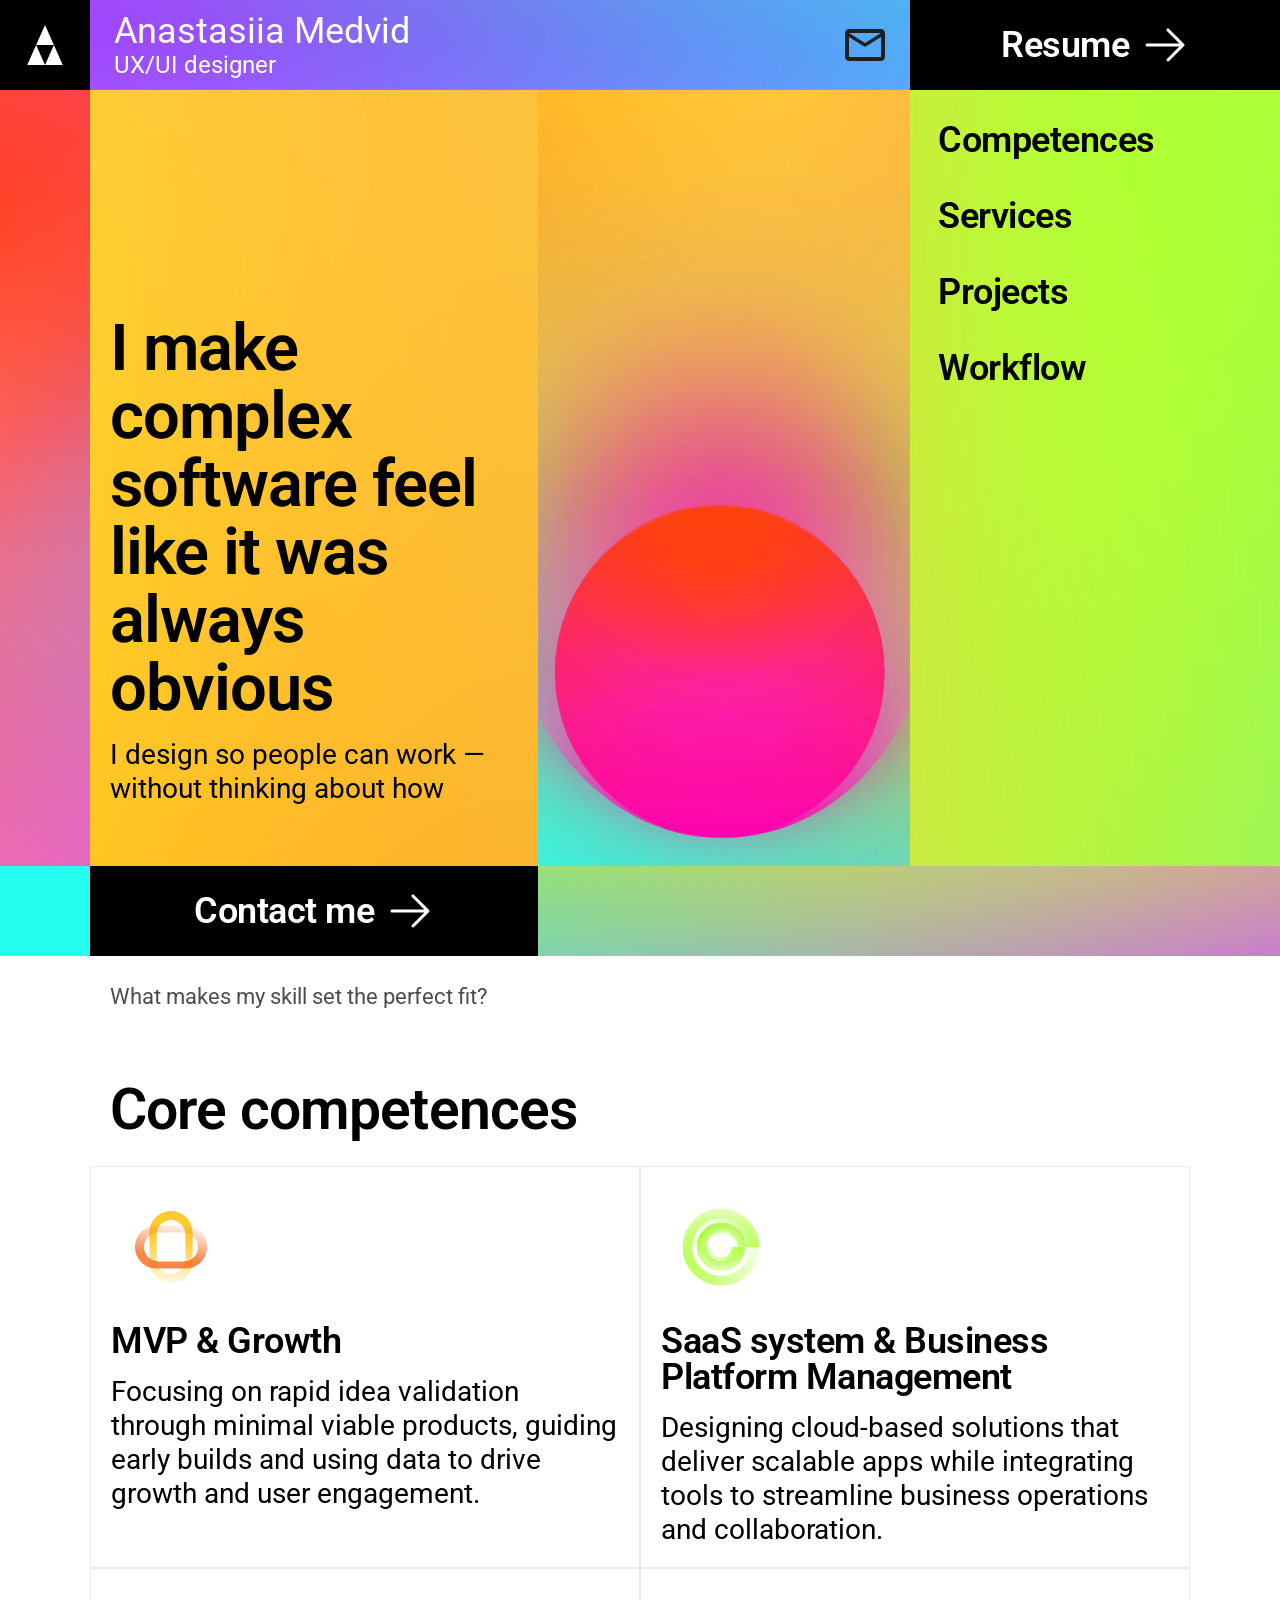
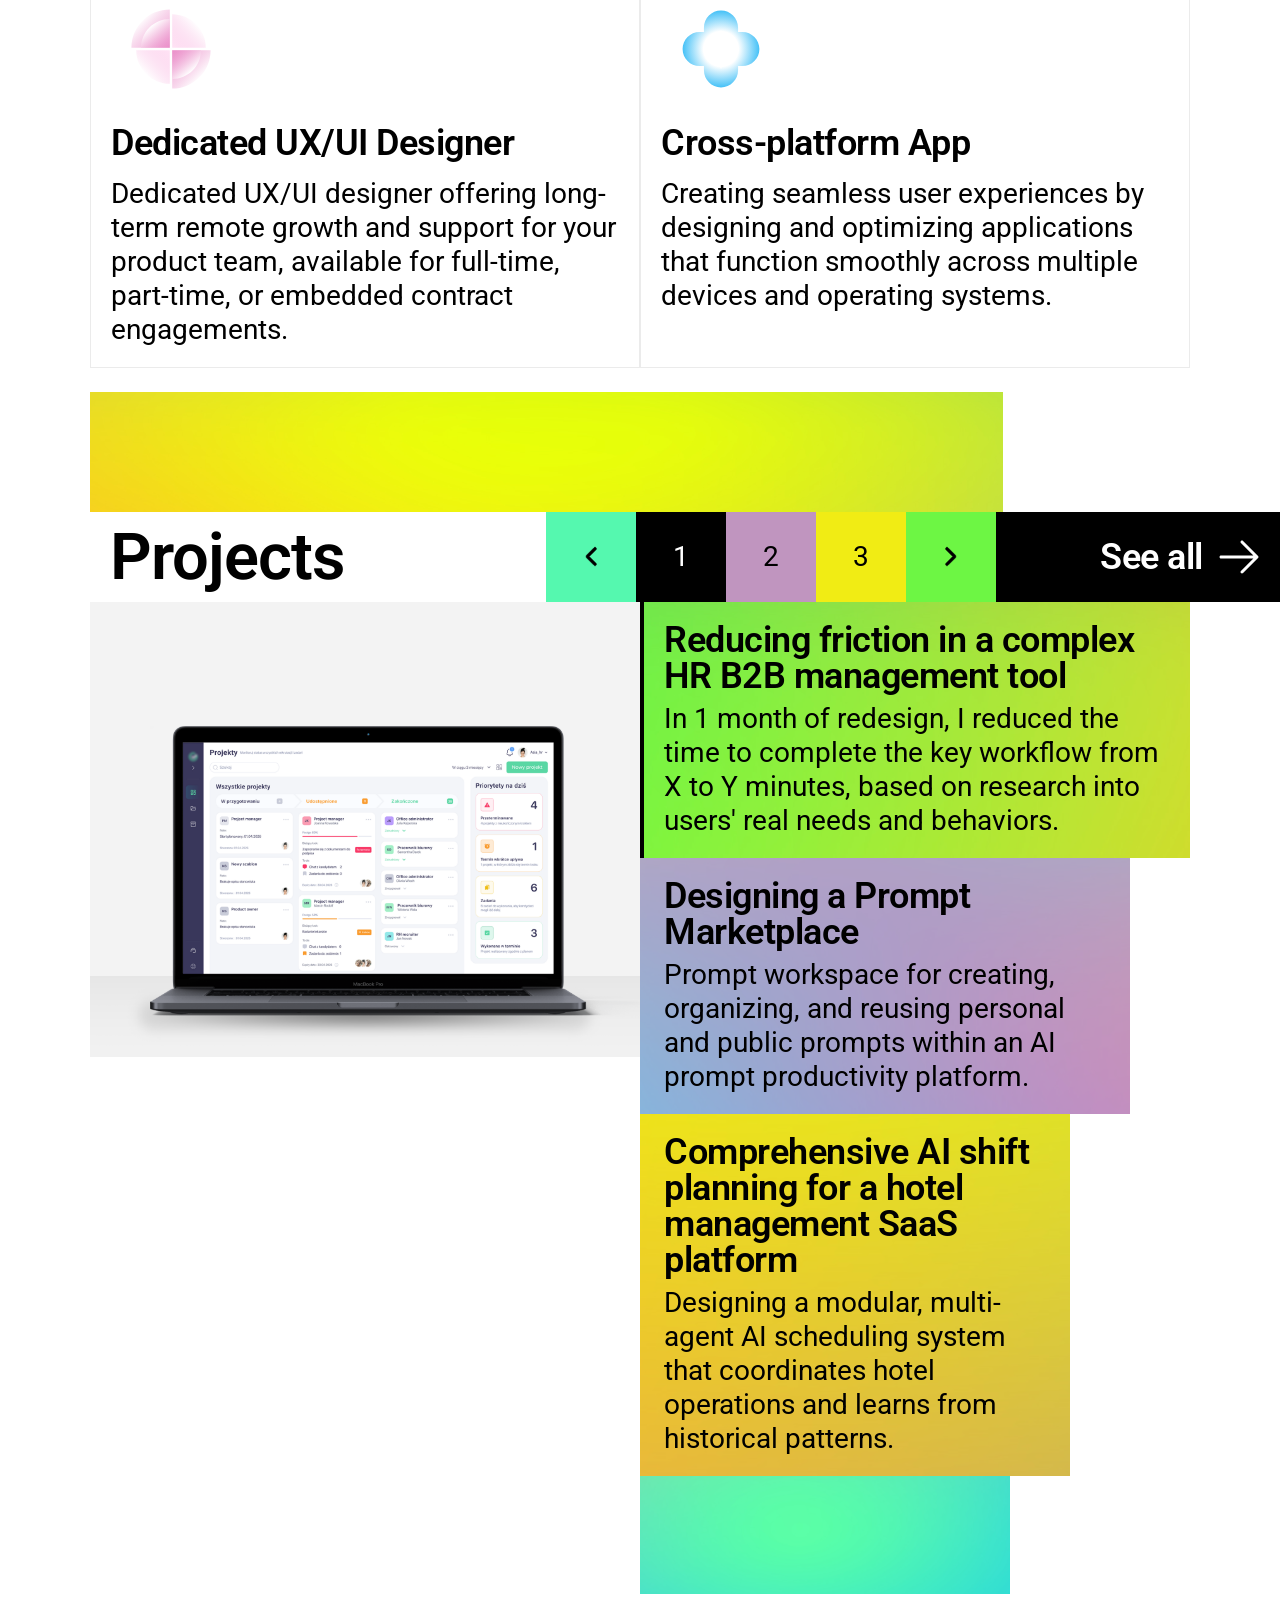
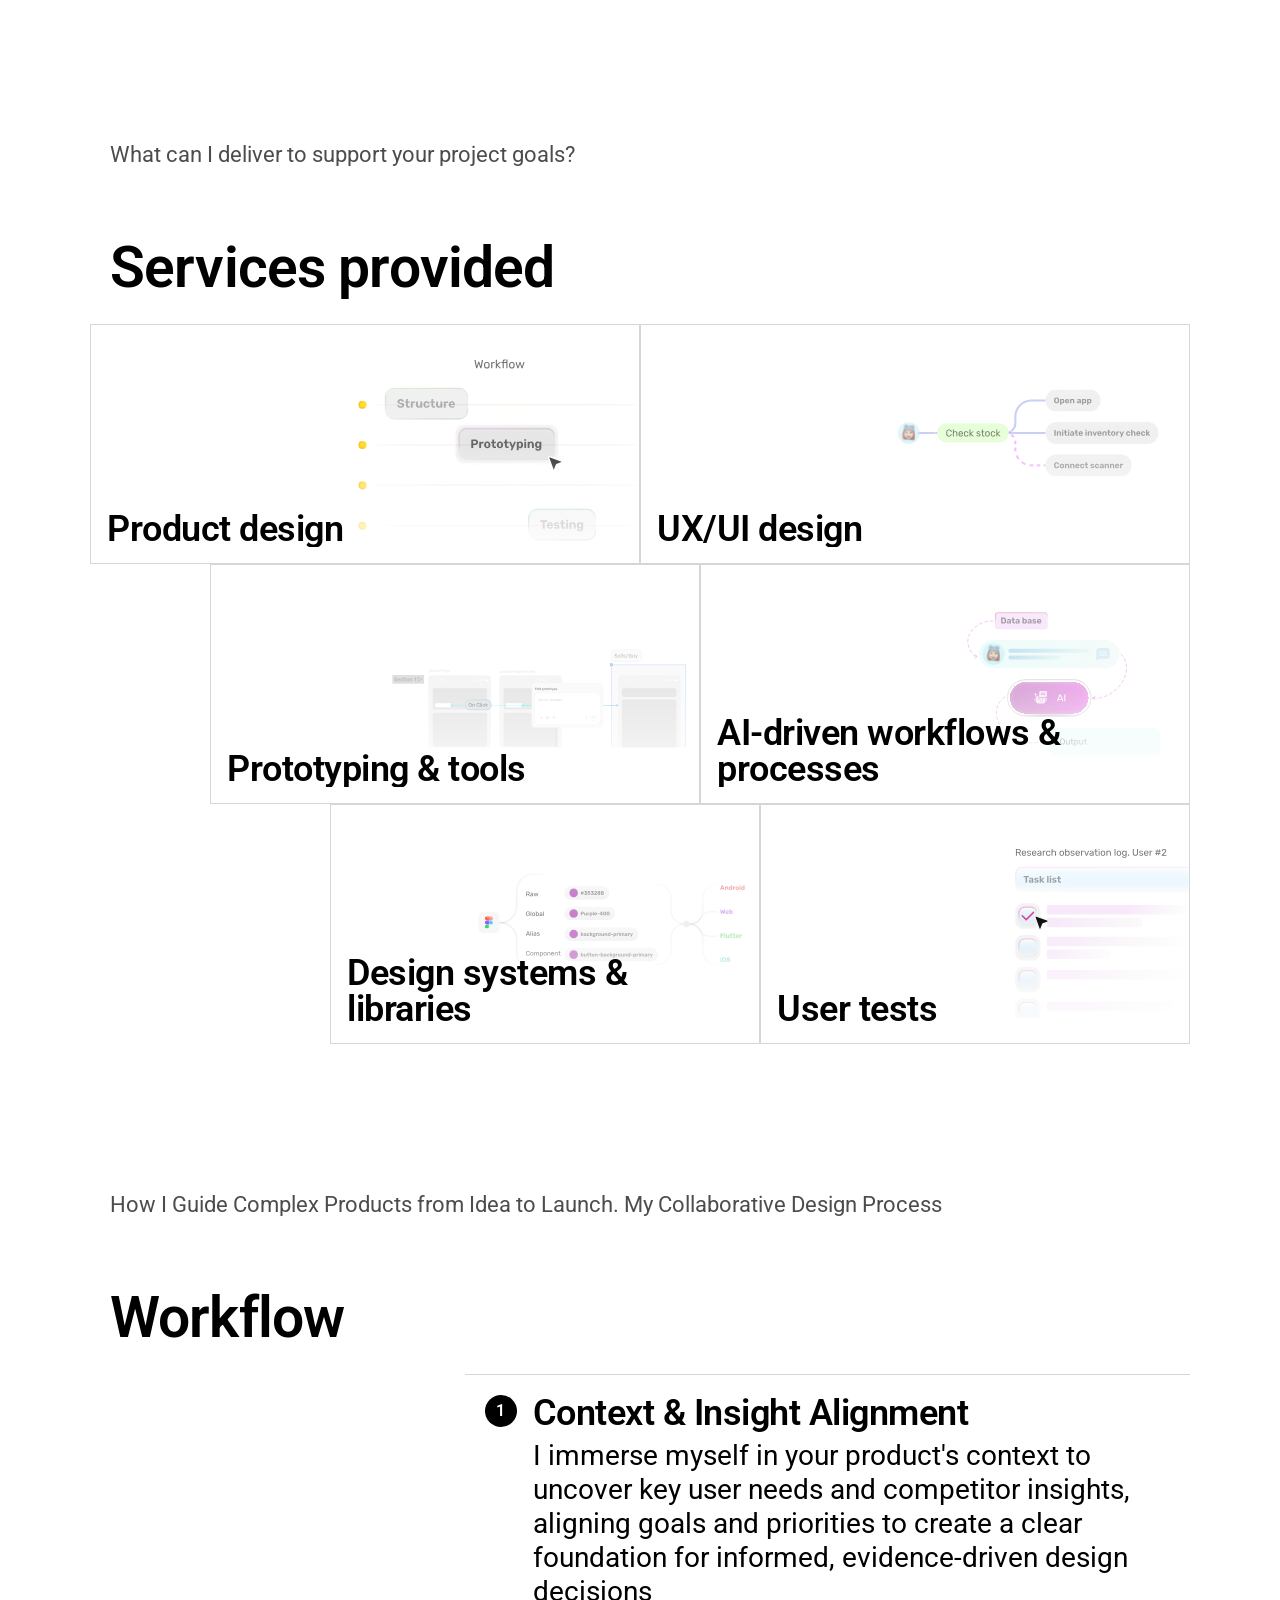
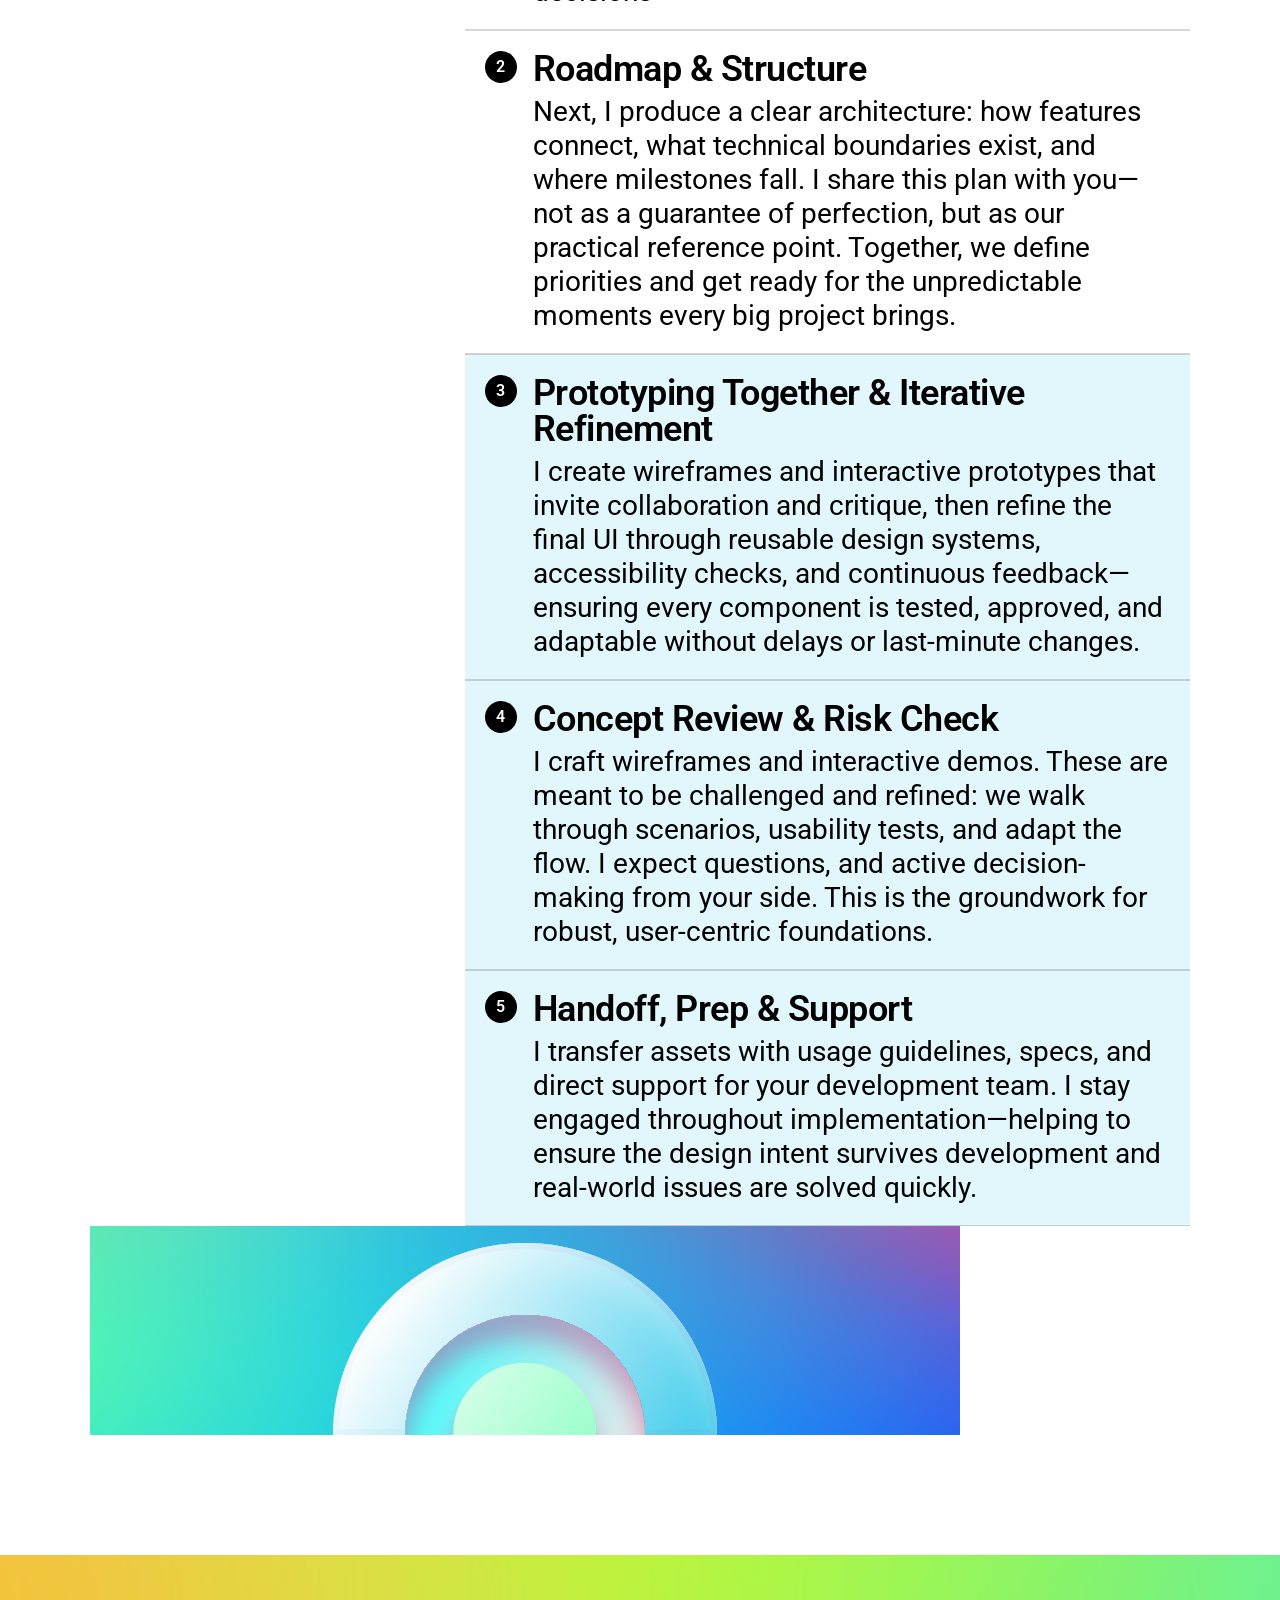
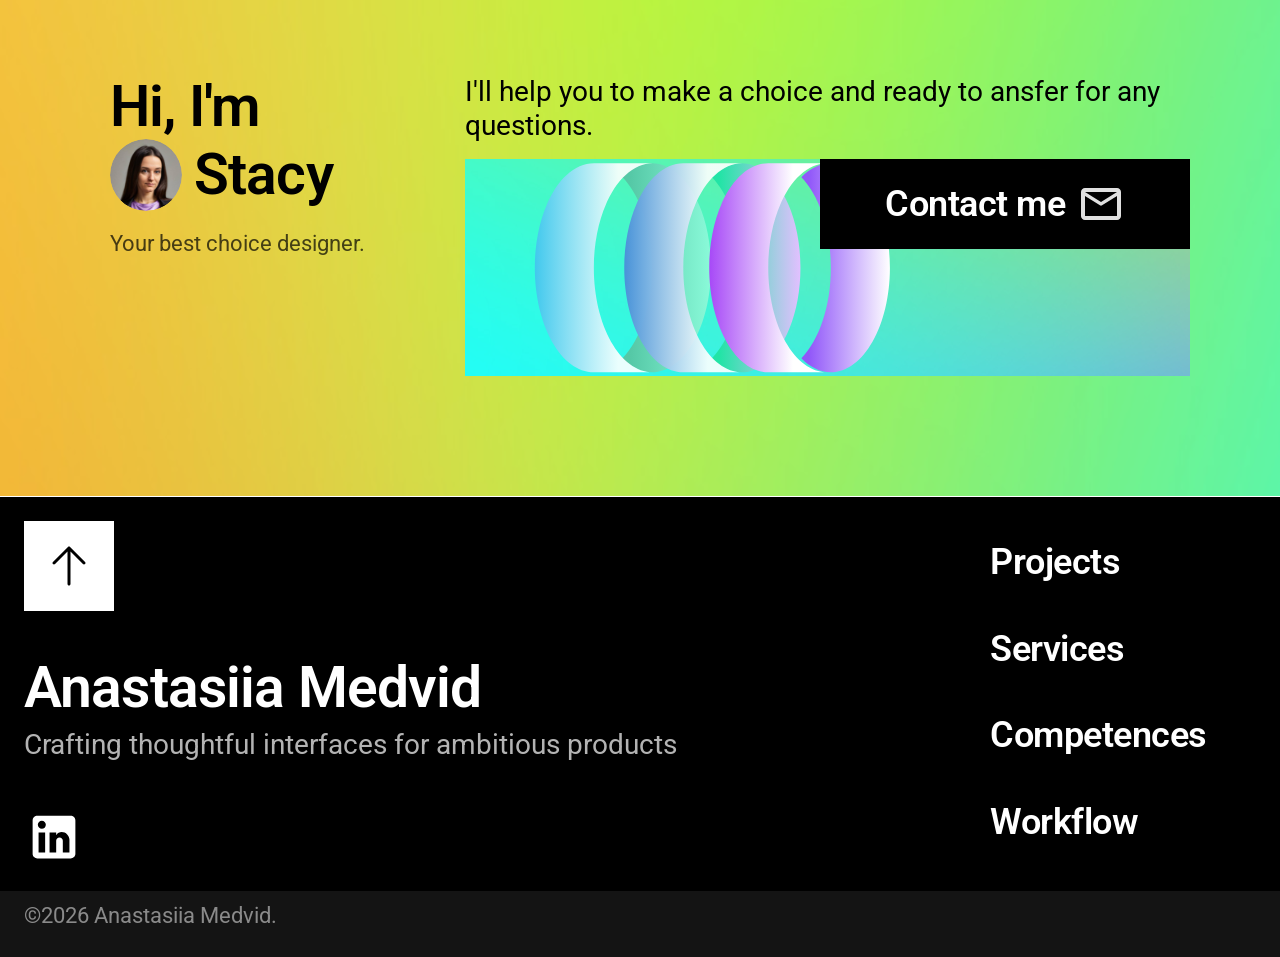
==== index.html @ 87aae2ff "Initial commit" ====
<!DOCTYPE html>
<html lang="uk">
<head>
  <meta charset="UTF-8">
  <meta name="viewport" content="width=device-width, initial-scale=1.0">
  <title>Blog — Index</title>
  <link rel="preconnect" href="https://fonts.googleapis.com">
  <link rel="preconnect" href="https://fonts.gstatic.com" crossorigin>
  <link href="https://fonts.googleapis.com/css2?family=Cal+Sans&family=Inter:wght@100..900&family=Roboto:ital,wght@0,100..900;1,100..900&display=swap" rel="stylesheet">
  <link rel="stylesheet" href="css/main.css">
</head>
<body>

  <!-- Header -->
  <header class="header">
    <a href="/" class="header__home" aria-label="Home">
      <img class="header__home-icon" src="assets/images/logo56.svg" alt="Logo" width="56" height="56">
      <img class="header__menu-icon header__menu-icon--open" src="assets/icons/icon-manu.svg" alt="Menu" width="48" height="48">
      <img class="header__menu-icon header__menu-icon--close" src="assets/icons/icon-close.svg" alt="Close" width="48" height="48">
    </a>
    <div class="header__center">
      <span class="header__name">Anastasiia Medvid</span>
      <span class="header__role">UX/UI designer</span>
    </div>
    <a href="#" class="header__email js-contact-open" aria-label="Email">
      <img class="header__email-icon" src="assets/icons/icon-email.svg" alt="Email" width="48" height="48">
    </a>
    <a href="#" class="header__resume">
      <span class="header__resume-label">Resume</span>
      <img class="header__resume-arrow" src="assets/icons/icon-arrow-right.svg" alt="" width="48" height="48">
    </a>
  </header>

  <!-- Contact Form Overlay -->
  <div class="contact-overlay" id="contact-overlay">
    <div class="contact-overlay__backdrop"></div>
    <div class="contact-overlay__panel">
      <div class="contact-overlay__content">
        <div class="contact-overlay__header">
          <h2 class="contact-overlay__title">Let's break the ice</h2>
          <button class="contact-overlay__close" aria-label="Close">
            <img src="assets/icons/icon-close.svg" alt="" width="48" height="48">
          </button>
        </div>
        <form class="contact-overlay__form" novalidate action="https://formspree.io/f/xvzvbadp" method="POST">
          <div class="contact-overlay__row">
            <div class="contact-overlay__field">
              <input class="contact-overlay__input" type="email" name="email" placeholder="Email" required>
              <span class="contact-overlay__error"></span>
            </div>
            <div class="contact-overlay__field">
              <input class="contact-overlay__input" type="text" name="name" placeholder="Name" required>
              <span class="contact-overlay__error"></span>
            </div>
          </div>
          <div class="contact-overlay__field">
            <textarea class="contact-overlay__textarea" name="message" placeholder="What project can I help you with?" rows="5"></textarea>
            <span class="contact-overlay__error"></span>
          </div>
          <div class="contact-overlay__bottom">
            <button class="contact-overlay__submit" type="submit">
              <span class="contact-overlay__submit-label">Send message</span>
              <img class="contact-overlay__submit-arrow" src="assets/icons/icon-arrow-right.svg" alt="" width="48" height="48">
            </button>
            <img class="contact-overlay__image" src="assets/images/email-image.svg" alt="">
          </div>
        </form>
        <div class="contact-overlay__success">
          <p class="contact-overlay__success-text">Thank you! Your message has been sent.</p>
          <button class="contact-overlay__again" type="button">
            <span class="contact-overlay__again-label">Send one more</span>
            <img class="contact-overlay__again-arrow" src="assets/icons/icon-arrow-right.svg" alt="" width="48" height="48">
          </button>
        </div>
      </div>
    </div>
  </div>

  <!-- Mobile / Tablet menu -->
  <nav class="header__menu" aria-label="Main menu">
    <img class="header__menu-left" src="assets/images/manu-left.svg" alt="">
    <div class="header__menu-content">
      <a class="header__menu-link" href="/">Home</a>
      <a class="header__menu-link" href="#competences">Competences</a>
      <a class="header__menu-link" href="#services">Services</a>
      <a class="header__menu-link" href="#projects">Projects</a>
      <a class="header__menu-link" href="#workflow">Workflow</a>
      <a href="#" class="header__menu-email js-contact-open" aria-label="Email">
        <img src="assets/icons/icon-email.svg" alt="" width="48" height="48">
      </a>
    </div>
    <img class="header__menu-bottom" src="assets/images/manu-bottom.svg" alt="">
  </nav>

  <!-- Hero Section — 4 vertical panels -->
  <section class="hero">

    <!-- Panel 1: Left gradient strip -->
    <div class="hero__panel-left">
      <img class="hero__panel-left-img" src="assets/images/hero-screen-left-side.svg" alt="">
    </div>

    <!-- Panel 2: Main content -->
    <div class="hero__panel-content">
      <div class="hero__ticker">
        <div class="hero__ticker-track">
          <span class="hero__ticker-text">10x growth • 60+ B2B partnerships • ~ 0% revenue loss</span>
          <span class="hero__ticker-text">10x growth • 60+ B2B partnerships • ~ 0% revenue loss</span>
        </div>
      </div>
      <div class="hero__text">
        <h1 class="hero__title">I make complex software feel like it was always obvious</h1>
        <p class="hero__subtitle">I design so people can work — without thinking about how</p>
      </div>
    </div>

    <!-- Panel 3: Central visual -->
    <div class="hero__panel-center">
      <picture>
        <source media="(max-width: 1200px)" srcset="assets/images/hero-circle1200.svg">
        <source media="(max-width: 1919px)" srcset="assets/images/hero-circle1440.svg">
        <img class="hero__circle-img" src="assets/images/hero-circle.svg" alt="">
      </picture>
    </div>

    <!-- Panel 4: Right navigation -->
    <nav class="hero__panel-nav">
      <a href="#competences" class="hero__nav-link">
        <img class="hero__nav-arrow" src="assets/icons/icon-arrow-right.svg" alt="" width="48" height="48">
        <span class="hero__nav-label">Competences</span>
      </a>
      <a href="#services" class="hero__nav-link">
        <img class="hero__nav-arrow" src="assets/icons/icon-arrow-right.svg" alt="" width="48" height="48">
        <span class="hero__nav-label">Services</span>
      </a>
      <a href="#projects" class="hero__nav-link">
        <img class="hero__nav-arrow" src="assets/icons/icon-arrow-right.svg" alt="" width="48" height="48">
        <span class="hero__nav-label">Projects</span>
      </a>
      <a href="#workflow" class="hero__nav-link">
        <img class="hero__nav-arrow" src="assets/icons/icon-arrow-right.svg" alt="" width="48" height="48">
        <span class="hero__nav-label">Workflow</span>
      </a>
    </nav>

    <!-- Bottom row -->
    <div class="hero__bottom-left"></div>
    <a href="mailto:" class="hero__bottom-contact">
      <span class="hero__bottom-contact-label">Contact me</span>
      <img class="hero__bottom-contact-arrow" src="assets/icons/icon-arrow-right.svg" alt="" width="48" height="48">
    </a>
    <div class="hero__bottom-visual">
      <img class="hero__bottom-visual-img" src="assets/images/hero-circle-bottom.svg" alt="">
    </div>

  </section>

  <!-- Competences Section -->
  <section class="competences" id="competences">
    <div class="competences__header">
      <p class="competences__hint">What makes my skill set the perfect fit?</p>
      <h2 class="competences__title">Core competences</h2>
    </div>

    <!-- Cards -->
    <div class="competences__cards">
      <div class="competences__card is-open">
        <img class="competences__card-icon" src="assets/images/shape-1-orange.svg" alt="">
        <div class="competences__card-head">
          <h3 class="competences__card-title">MVP & Growth</h3>
          <button class="competences__card-toggle" aria-label="Toggle description">
            <img class="competences__card-chevron" src="assets/icons/icon-chevron-down.svg" alt="" width="24" height="24">
          </button>
        </div>
        <p class="competences__card-body">Focusing on rapid idea validation through minimal viable products, guiding early builds and using data to drive growth and user engagement.</p>
      </div>
      <div class="competences__card">
        <img class="competences__card-icon" src="assets/images/shape-2-green.svg" alt="">
        <div class="competences__card-head">
          <h3 class="competences__card-title">SaaS system & Business Platform Management</h3>
          <button class="competences__card-toggle" aria-label="Toggle description">
            <img class="competences__card-chevron" src="assets/icons/icon-chevron-down.svg" alt="" width="24" height="24">
          </button>
        </div>
        <p class="competences__card-body">Designing cloud-based solutions that deliver scalable apps while integrating tools to streamline business operations and collaboration.</p>
      </div>
      <div class="competences__card">
        <img class="competences__card-icon" src="assets/images/shape-3-pink.svg" alt="">
        <div class="competences__card-head">
          <h3 class="competences__card-title">Dedicated UX/UI Designer</h3>
          <button class="competences__card-toggle" aria-label="Toggle description">
            <img class="competences__card-chevron" src="assets/icons/icon-chevron-down.svg" alt="" width="24" height="24">
          </button>
        </div>
        <p class="competences__card-body">Dedicated UX/UI designer offering long-term remote growth and support for your product team, available for full-time, part-time, or embedded contract engagements.</p>
      </div>
      <div class="competences__card">
        <img class="competences__card-icon" src="assets/images/shape-4-bly.svg" alt="">
        <div class="competences__card-head">
          <h3 class="competences__card-title">Cross-platform App</h3>
          <button class="competences__card-toggle" aria-label="Toggle description">
            <img class="competences__card-chevron" src="assets/icons/icon-chevron-down.svg" alt="" width="24" height="24">
          </button>
        </div>
        <p class="competences__card-body">Creating seamless user experiences by designing and optimizing applications that function smoothly across multiple devices and operating systems.</p>
      </div>
    </div>

    <!-- Bottom visual -->
    <div class="competences__bottom">
      <img class="competences__bottom-img" src="assets/images/competencess-bottom.svg" alt="">
    </div>
  </section>

  <!-- Projects Section -->
  <section class="projects" id="projects">
    <div class="projects__header">
      <div class="projects__title-wrap">
        <h1 class="projects__title">Projects</h1>
      </div>
      <div class="projects__pagination">
        <button class="projects__page-btn projects__page-btn--prev" aria-label="Previous">
          <img src="assets/icons/icon-arrow-left.svg" alt="" width="48" height="48">
        </button>
        <button class="projects__page-btn projects__page-btn--1 is-active" data-page="1">1</button>
        <button class="projects__page-btn projects__page-btn--2" data-page="2">2</button>
        <button class="projects__page-btn projects__page-btn--3" data-page="3">3</button>
        <button class="projects__page-btn projects__page-btn--next" aria-label="Next">
          <img src="assets/icons/icon-arrow-right1.svg" alt="" width="48" height="48">
        </button>
      </div>
      <div class="projects__header-fill"></div>
      <a href="#" class="projects__see-all">
        <span class="projects__see-all-label">See all</span>
        <img class="projects__see-all-arrow" src="assets/icons/icon-arrow-right.svg" alt="" width="48" height="48">
      </a>
    </div>

    <div class="projects__content">
      <div class="projects__preview">
        <img class="projects__preview-img is-active" data-case="1" src="assets/images/preview-case1.png?v=2" alt="Case 1 preview">
        <img class="projects__preview-img" data-case="2" src="assets/images/preview-case2.png?v=2" alt="Case 2 preview">
        <img class="projects__preview-img" data-case="3" src="assets/images/preview-case3.png?v=2" alt="Case 3 preview">
      </div>

      <div class="projects__cases">
        <a class="projects__case is-focused" data-case="1" href="pages/case1.html">
          <h3 class="projects__case-title">Reducing friction in a complex HR B2B management tool</h3>
          <p class="projects__case-body">In 1 month of redesign, I reduced the time to complete the key workflow from X to Y minutes, based on research into users' real needs and behaviors.</p>
        </a>
        <a class="projects__case" data-case="2" href="pages/case2.html">
          <h3 class="projects__case-title">Designing a Prompt Marketplace</h3>
          <p class="projects__case-body">Prompt workspace for creating, organizing, and reusing personal and public prompts within an AI prompt productivity platform.</p>
        </a>
        <a class="projects__case" data-case="3" href="pages/case3.html">
          <h3 class="projects__case-title">Comprehensive AI shift planning for a hotel management SaaS platform</h3>
          <p class="projects__case-body">Designing a modular, multi-agent AI scheduling system that coordinates hotel operations and learns from historical patterns.</p>
        </a>
        <div class="projects__case" data-case="4">
          <h3 class="projects__case-title">Coming soon</h3>
          <p class="projects__case-body">Coming soon</p>
        </div>
      </div>
    </div>
  </section>

  <!-- Services Section -->
  <section class="services" id="services">
    <div class="services__header">
      <p class="services__hint">What can I deliver to support your project goals?</p>
      <h2 class="services__title">Services provided</h2>
    </div>

    <div class="services__cards-wrapper">
      <!-- Row 1: offset 0 -->
      <div class="services__row">
        <div class="services__card services__card--product-design">
          <h3 class="services__card-title">Product design</h3>
        </div>
        <div class="services__card services__card--ux-ui-design">
          <h3 class="services__card-title">UX/UI design</h3>
        </div>
      </div>
      <!-- Row 2: offset +120px -->
      <div class="services__row">
        <div class="services__card services__card--prototyping">
          <h3 class="services__card-title">Prototyping & tools</h3>
        </div>
        <div class="services__card services__card--ai-driven">
          <h3 class="services__card-title">AI‑driven workflows & processes</h3>
        </div>
      </div>
      <!-- Row 3: offset +240px -->
      <div class="services__row">
        <div class="services__card services__card--design-systems">
          <h3 class="services__card-title">Design systems & libraries</h3>
        </div>
        <div class="services__card services__card--user-tests">
          <h3 class="services__card-title">User tests</h3>
        </div>
      </div>
    </div>
  </section>

  <!-- Workflow Section -->
  <section class="workflow" id="workflow">
    <div class="workflow__header">
      <p class="workflow__hint">How I Guide Complex Products from Idea to Launch. My Collaborative Design Process</p>
      <h2 class="workflow__title">Workflow</h2>
    </div>

    <div class="workflow__cards">
      <div class="workflow__col">
        <div class="workflow__card">
          <div class="workflow__card-number">1</div>
          <div class="workflow__card-text">
            <h3 class="workflow__card-title">Context & Insight Alignment</h3>
            <p class="workflow__card-body">I immerse myself in your product's context to uncover key user needs and competitor insights, aligning goals and priorities to create a clear foundation for informed, evidence-driven design decisions</p>
          </div>
        </div>
        <div class="workflow__card">
          <div class="workflow__card-number">2</div>
          <div class="workflow__card-text">
            <h3 class="workflow__card-title">Roadmap & Structure</h3>
            <p class="workflow__card-body">Next, I produce a clear architecture: how features connect, what technical boundaries exist, and where milestones fall. I share this plan with you—not as a guarantee of perfection, but as our practical reference point. Together, we define priorities and get ready for the unpredictable moments every big project brings.</p>
          </div>
        </div>
      </div>
      <div class="workflow__col">
        <div class="workflow__card">
          <div class="workflow__card-number">3</div>
          <div class="workflow__card-text">
            <h3 class="workflow__card-title">Prototyping Together & Iterative Refinement</h3>
            <p class="workflow__card-body">I create wireframes and interactive prototypes that invite collaboration and critique, then refine the final UI through reusable design systems, accessibility checks, and continuous feedback—ensuring every component is tested, approved, and adaptable without delays or last-minute changes.</p>
          </div>
        </div>
        <div class="workflow__card">
          <div class="workflow__card-number">4</div>
          <div class="workflow__card-text">
            <h3 class="workflow__card-title">Concept Review & Risk Check</h3>
            <p class="workflow__card-body">I craft wireframes and interactive demos. These are meant to be challenged and refined: we walk through scenarios, usability tests, and adapt the flow. I expect questions, and active decision-making from your side. This is the groundwork for robust, user-centric foundations.</p>
          </div>
        </div>
        <div class="workflow__card">
          <div class="workflow__card-number">5</div>
          <div class="workflow__card-text">
            <h3 class="workflow__card-title">Handoff, Prep & Support</h3>
            <p class="workflow__card-body">I transfer assets with usage guidelines, specs, and direct support for your development team. I stay engaged throughout implementation—helping to ensure the design intent survives development and real-world issues are solved quickly.</p>
          </div>
        </div>
      </div>
    </div>

    <div class="workflow__bottom">
      <img class="workflow__bottom-img" src="assets/images/workflow-image.svg" alt="">
    </div>
  </section>

  <!-- Email Section -->
  <section class="email">
    <div class="email__content">
      <div class="email__title-block">
        <h2 class="email__greeting">Hi, I'm</h2>
        <div class="email__name-row">
          <img class="email__avatar" src="assets/images/email-avatar.svg" alt="">
          <h2 class="email__name">Stacy</h2>
        </div>
        <p class="email__subtitle">Your best choice designer.</p>
      </div>
      <div class="email__cta">
        <p class="email__cta-text">I'll help you to make a choice and ready to ansfer for any questions.</p>
        <div class="email__cta-image-container">
          <div class="email__cta-image-wrap">
            <img class="email__cta-image" src="assets/images/email-small.svg?v=2" alt="">
            <a href="#" class="email__cta-button js-contact-open">
              <span class="email__cta-label">Contact me</span>
              <img class="email__cta-arrow" src="assets/icons/icon-email.svg" alt="" width="48" height="48">
            </a>
          </div>
        </div>
      </div>
    </div>
  </section>

  <!-- Footer -->
  <footer class="footer">
    <div class="footer__content">
      <div class="footer__left">
        <button class="footer__back" aria-label="Back to top">
          <img class="footer__back-icon" src="assets/icons/icon-arrow-right.svg" alt="">
        </button>
        <div class="footer__text">
          <h2 class="footer__name">Anastasiia Medvid</h2>
          <p class="footer__role">Crafting thoughtful interfaces for ambitious products</p>
        </div>
        <a class="footer__linkedin" href="https://www.linkedin.com/in/anastasiia-medvid" target="_blank" rel="noopener noreferrer" aria-label="LinkedIn">
          <img class="footer__linkedin-icon" src="assets/icon-linkedin.svg" alt="">
        </a>
      </div>
      <nav class="footer__nav">
        <a class="footer__nav-card" href="#projects">Projects</a>
        <a class="footer__nav-card" href="#services">Services</a>
        <a class="footer__nav-card" href="#competences">Competences</a>
        <a class="footer__nav-card" href="#workflow">Workflow</a>
      </nav>
    </div>
    <div class="footer__copyright">
      <p class="footer__copyright-text">&copy;2026 Anastasiia Medvid.</p>
    </div>
  </footer>

  <script src="js/main.js"></script>
  <script src="js/components/grid-overlay.js"></script>
  <script src="js/components/resume-overlay.js"></script>
  <script src="js/components/header-menu.js"></script>
  <script src="js/components/competences.js"></script>
  <script src="js/components/projects.js"></script>
  <script src="js/components/services.js"></script>
  <script src="js/components/footer.js"></script>
  <script src="js/components/contact-overlay.js"></script>
</body>
</html>
---- css/main.css ----
/* ==========================================================================
   Main stylesheet — imports only, no direct rules
   ========================================================================== */

@import "base/reset.css";
@import "base/variables.css";
@import "base/breakpoints.css";
@import "base/typography.css";

/* Components */
@import "components/header.css";
@import "components/hero.css";
@import "components/competences.css";
@import "components/projects.css";
@import "components/services.css";
@import "components/workflow.css";
@import "components/email.css";
@import "components/footer.css";
@import "components/contact-overlay.css";
@import "components/case-hero.css";
@import "components/bullet-list.css";
@import "components/content-blocks.css";
@import "components/image-zoom.css";
@import "components/video-player.css";
@import "components/grid-overlay.css";
@import "components/more-projects.css";
@import "components/image-carousel.css";
@import "components/resume-overlay.css";
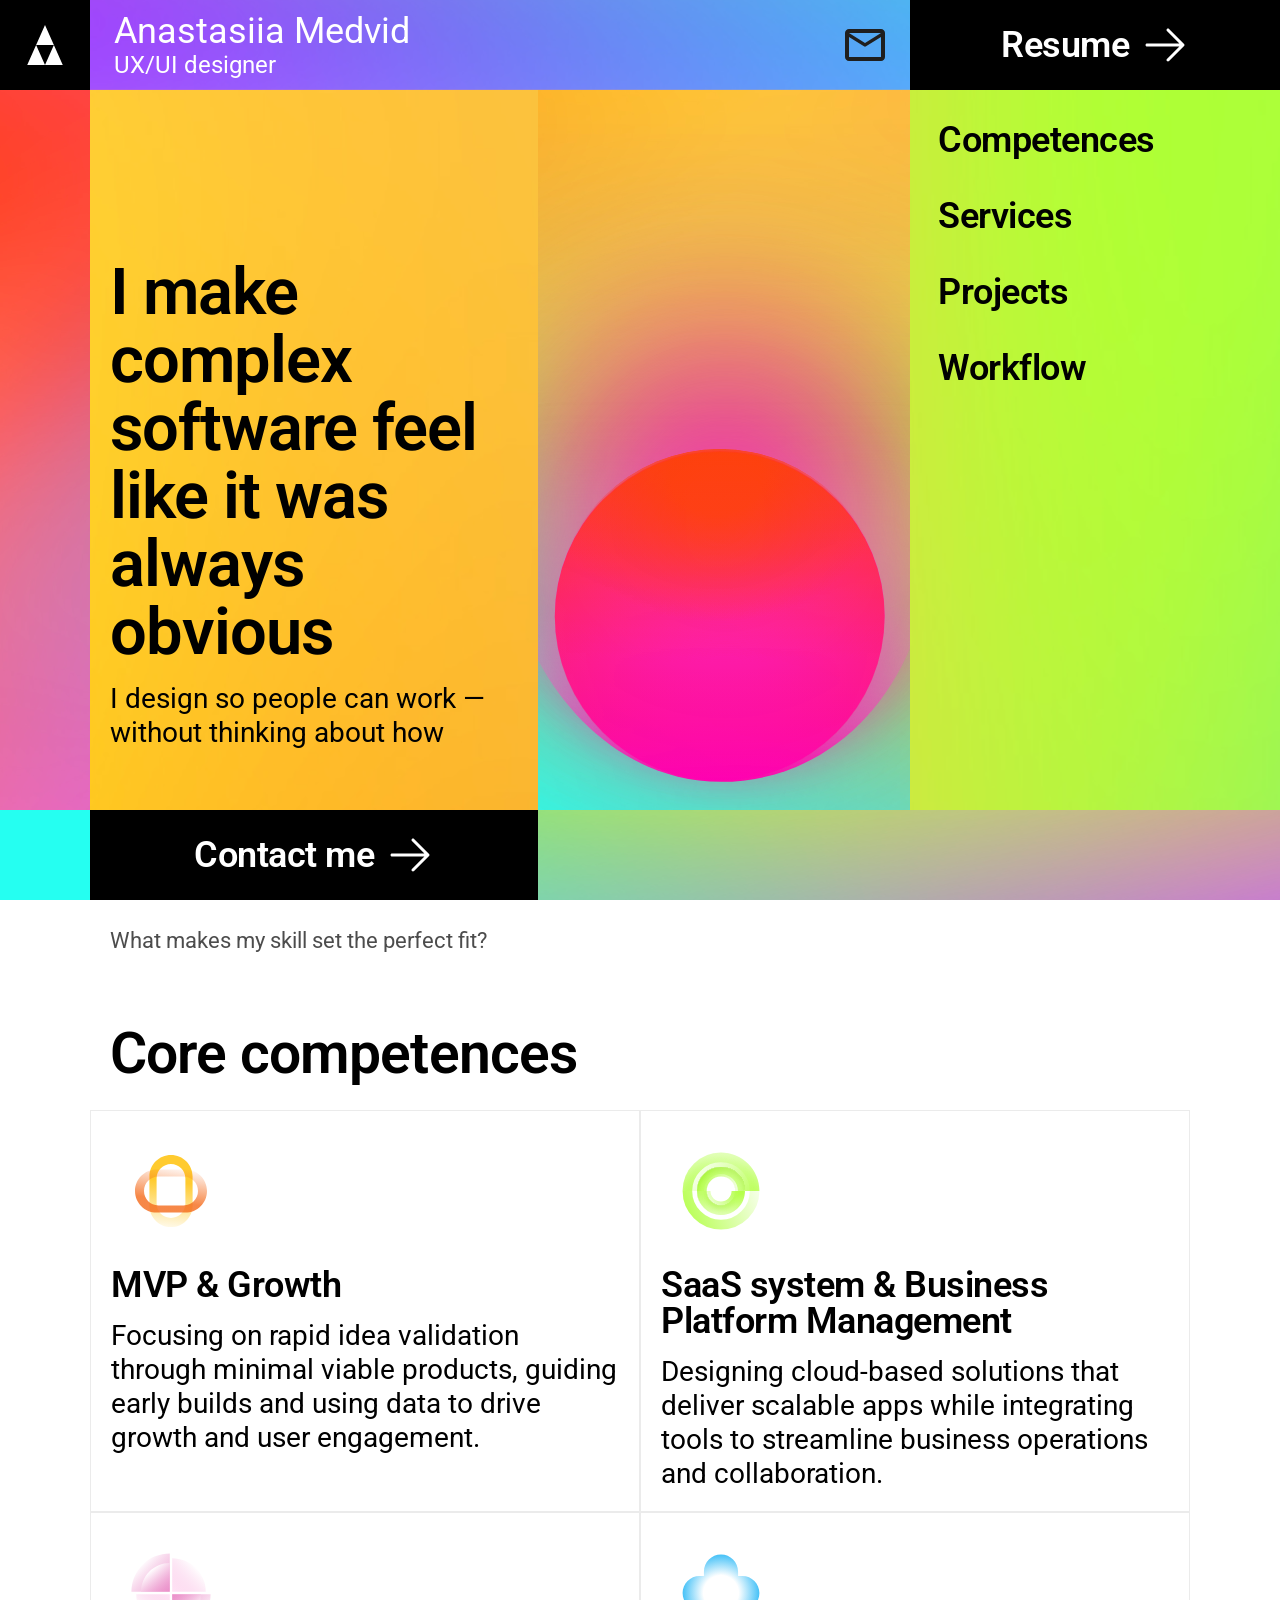
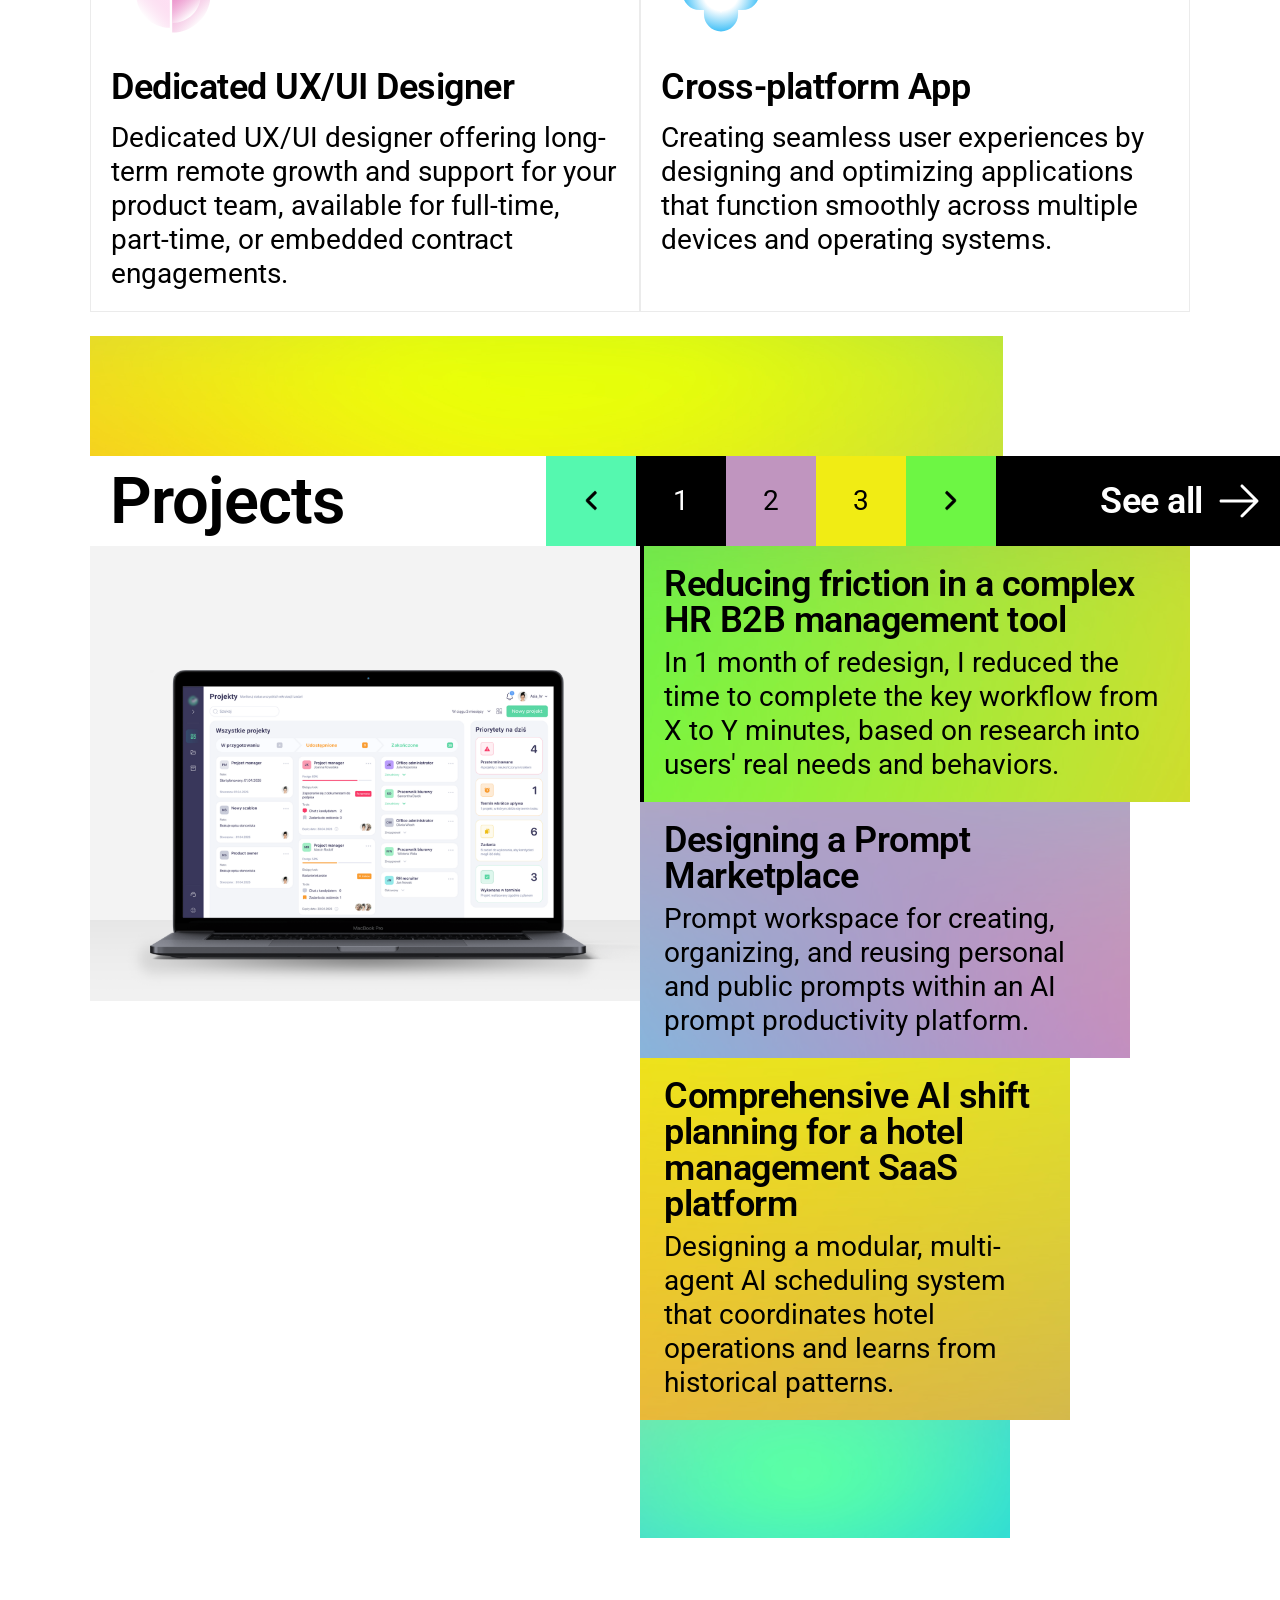
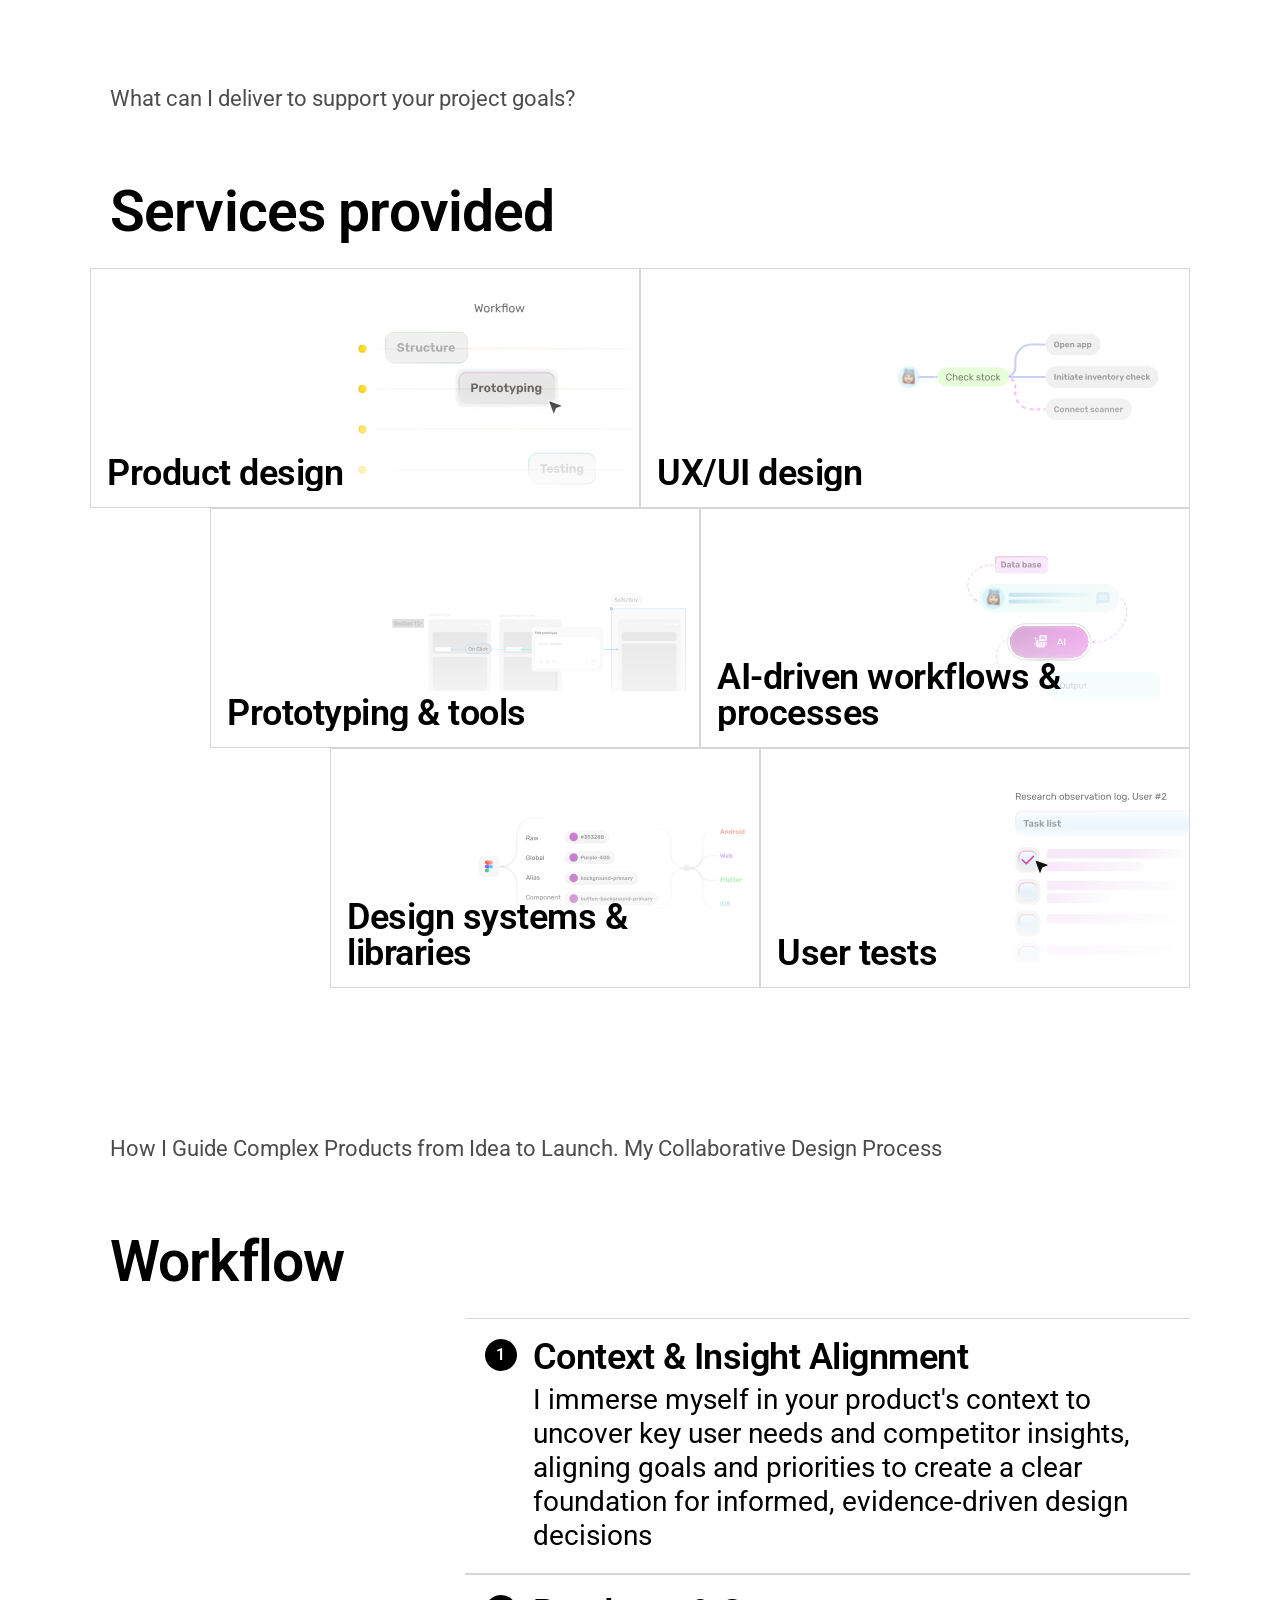
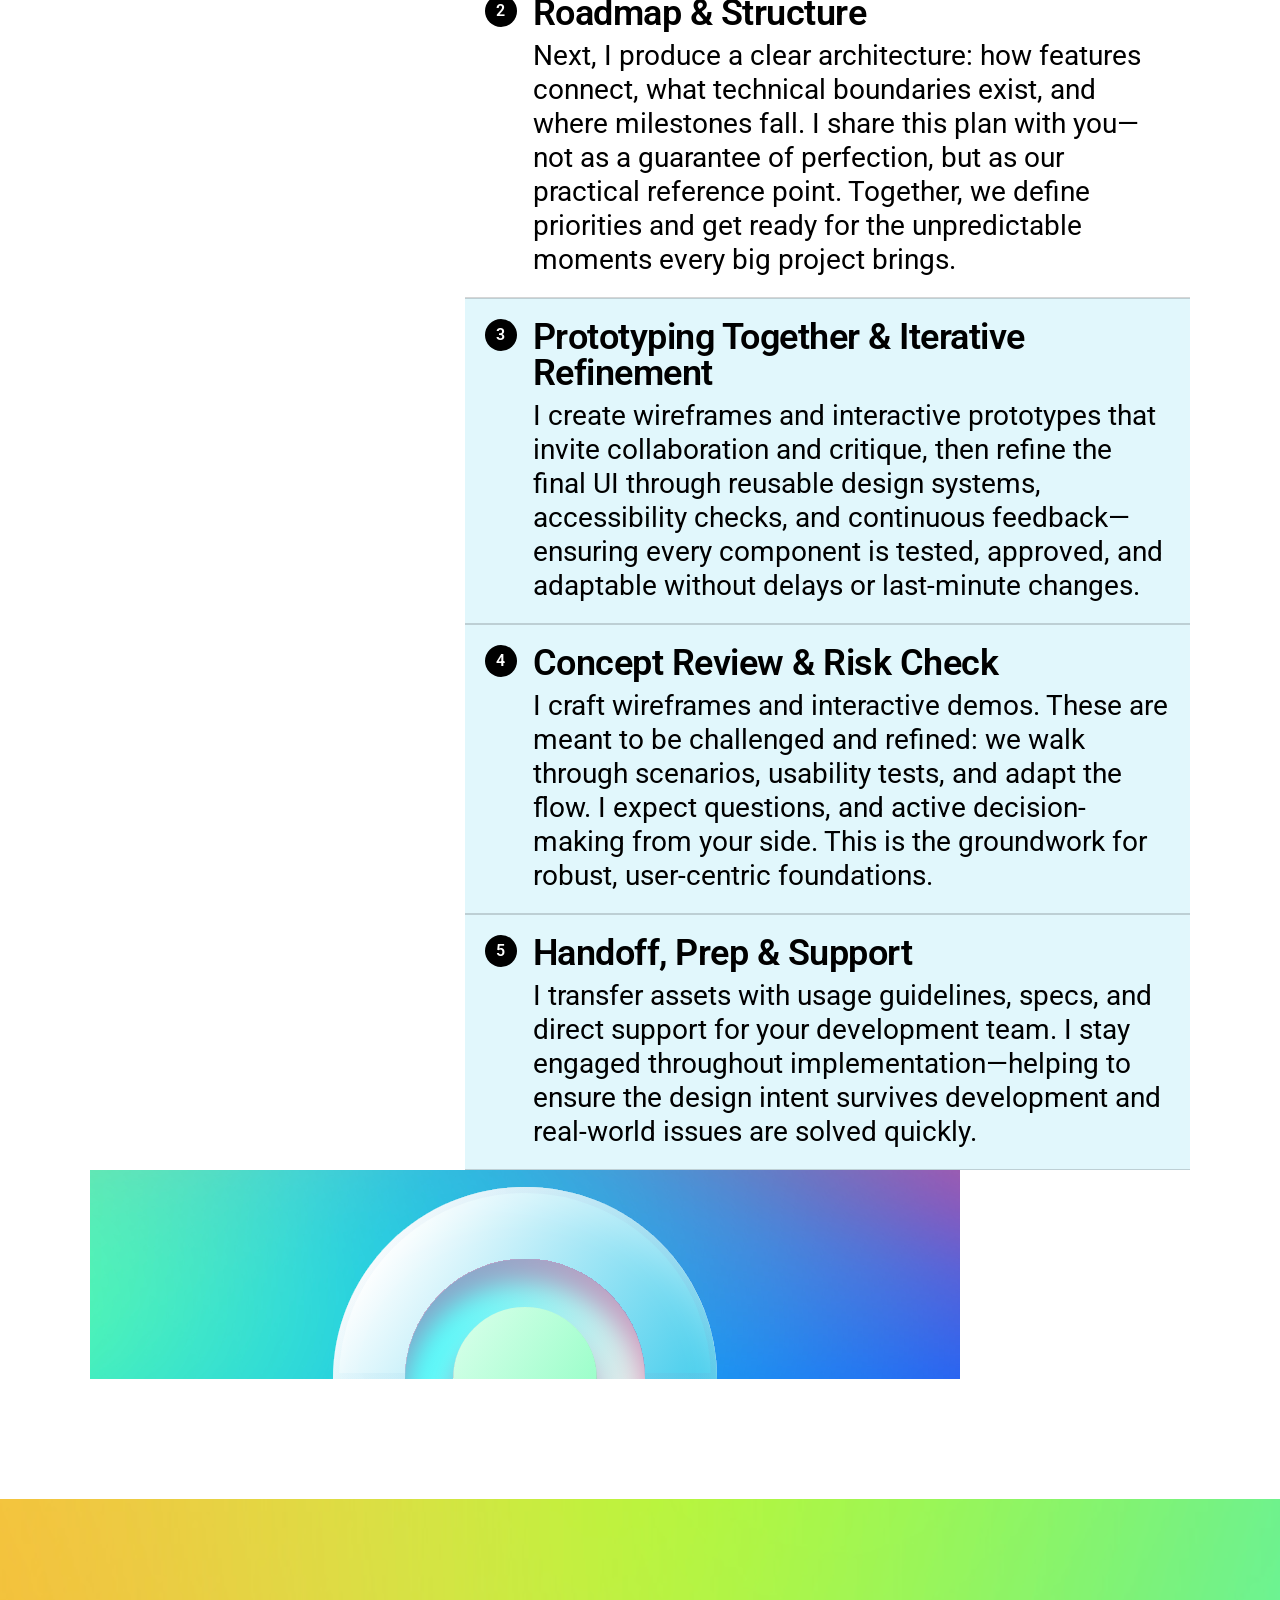
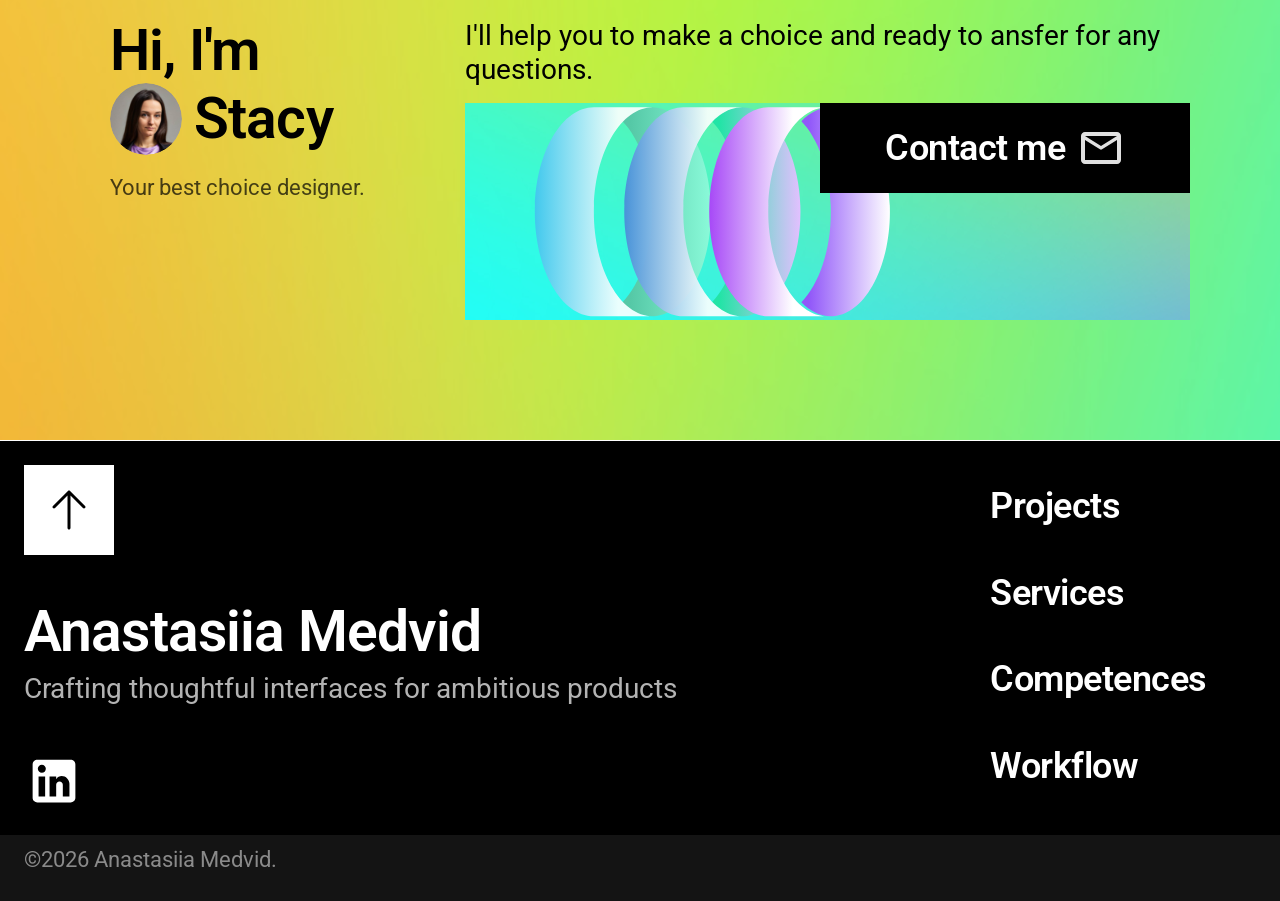
==== commit 490e88c4: "contact me button fix" ====
--- a/index.html
+++ b/index.html
@@ -3,7 +3,7 @@
 <head>
   <meta charset="UTF-8">
   <meta name="viewport" content="width=device-width, initial-scale=1.0">
-  <title>Blog — Index</title>
+  <title>Portfolio Anastasiia Medvid, UX/UI Designer</title>
   <link rel="preconnect" href="https://fonts.googleapis.com">
   <link rel="preconnect" href="https://fonts.gstatic.com" crossorigin>
   <link href="https://fonts.googleapis.com/css2?family=Cal+Sans&family=Inter:wght@100..900&family=Roboto:ital,wght@0,100..900;1,100..900&display=swap" rel="stylesheet">
@@ -15,7 +15,7 @@
   <header class="header">
     <a href="/" class="header__home" aria-label="Home">
       <img class="header__home-icon" src="assets/images/logo56.svg" alt="Logo" width="56" height="56">
-      <img class="header__menu-icon header__menu-icon--open" src="assets/icons/icon-manu.svg" alt="Menu" width="48" height="48">
+      <img class="header__menu-icon header__menu-icon--open" src="assets/icons/icon-menu.svg" alt="Menu" width="48" height="48">
       <img class="header__menu-icon header__menu-icon--close" src="assets/icons/icon-close.svg" alt="Close" width="48" height="48">
     </a>
     <div class="header__center">
@@ -145,7 +145,7 @@
 
     <!-- Bottom row -->
     <div class="hero__bottom-left"></div>
-    <a href="mailto:" class="hero__bottom-contact">
+    <a href="#" class="hero__bottom-contact js-contact-open">
       <span class="hero__bottom-contact-label">Contact me</span>
       <img class="hero__bottom-contact-arrow" src="assets/icons/icon-arrow-right.svg" alt="" width="48" height="48">
     </a>
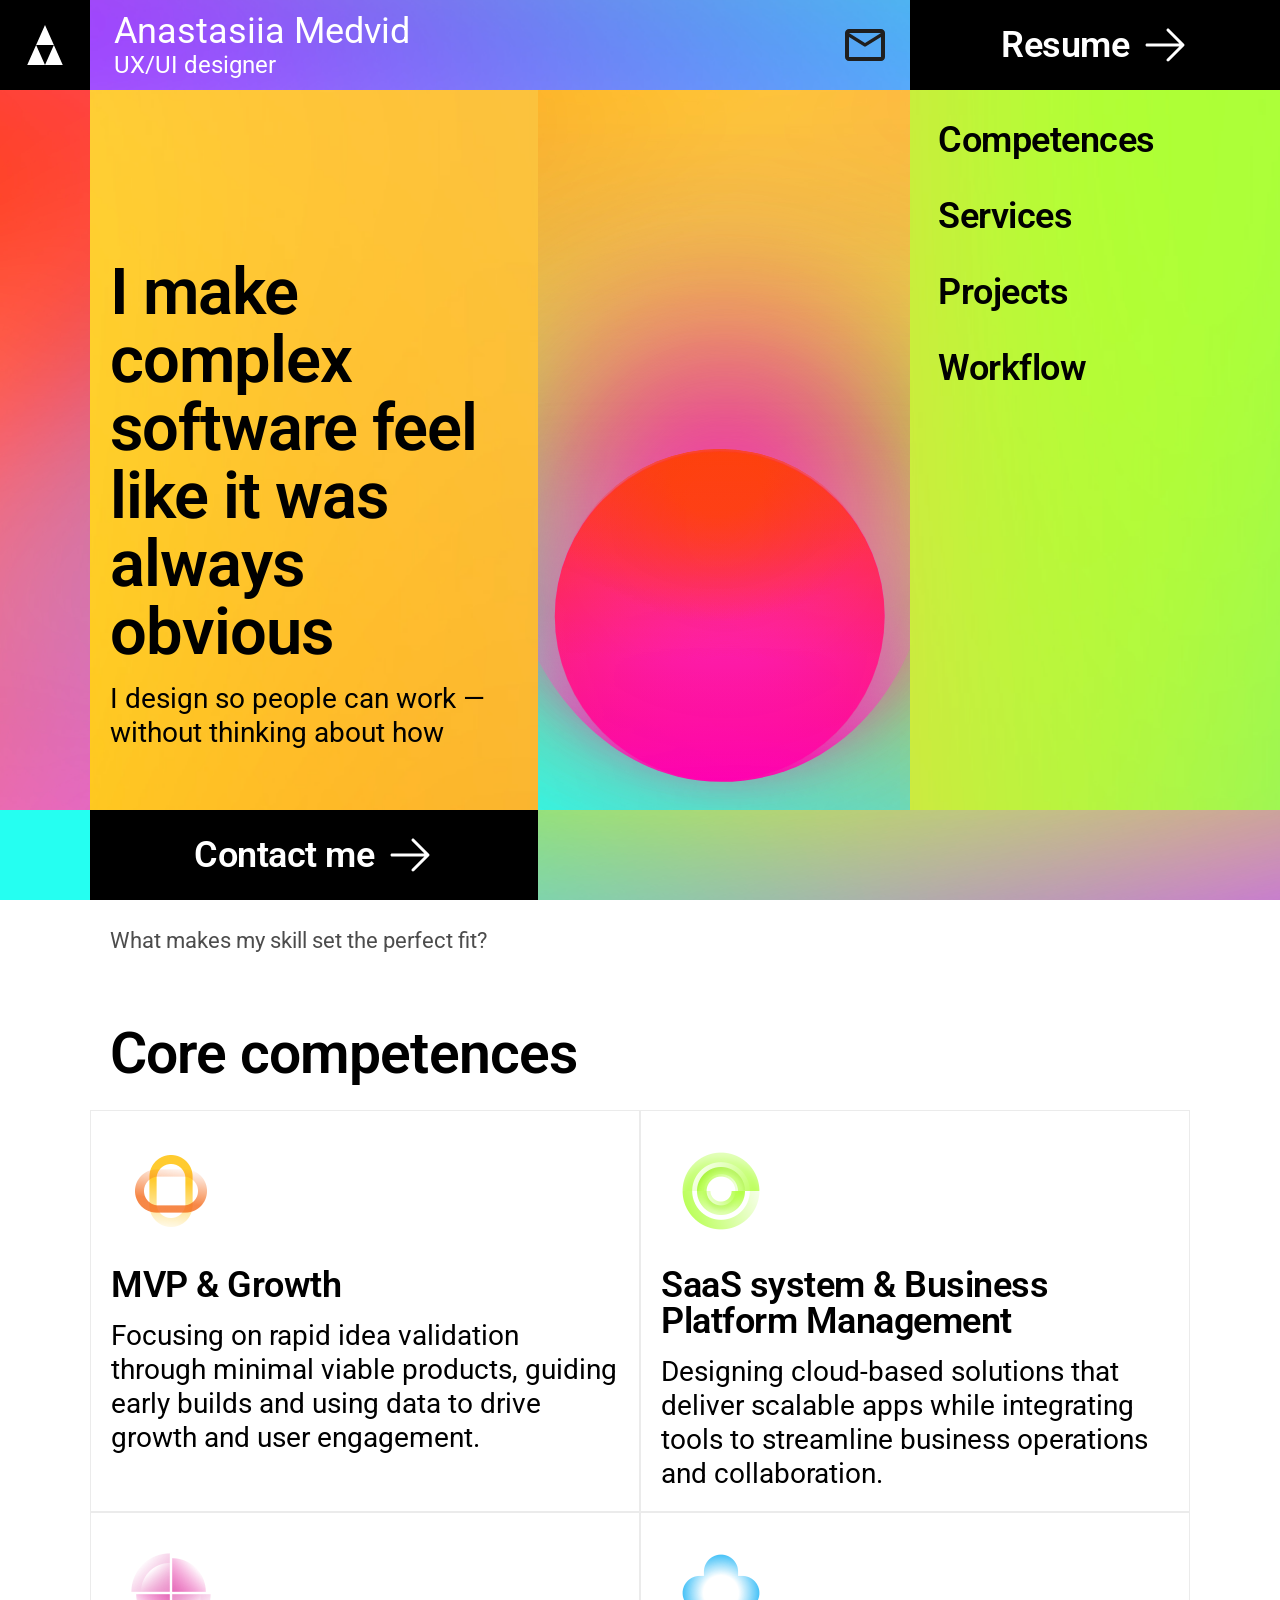
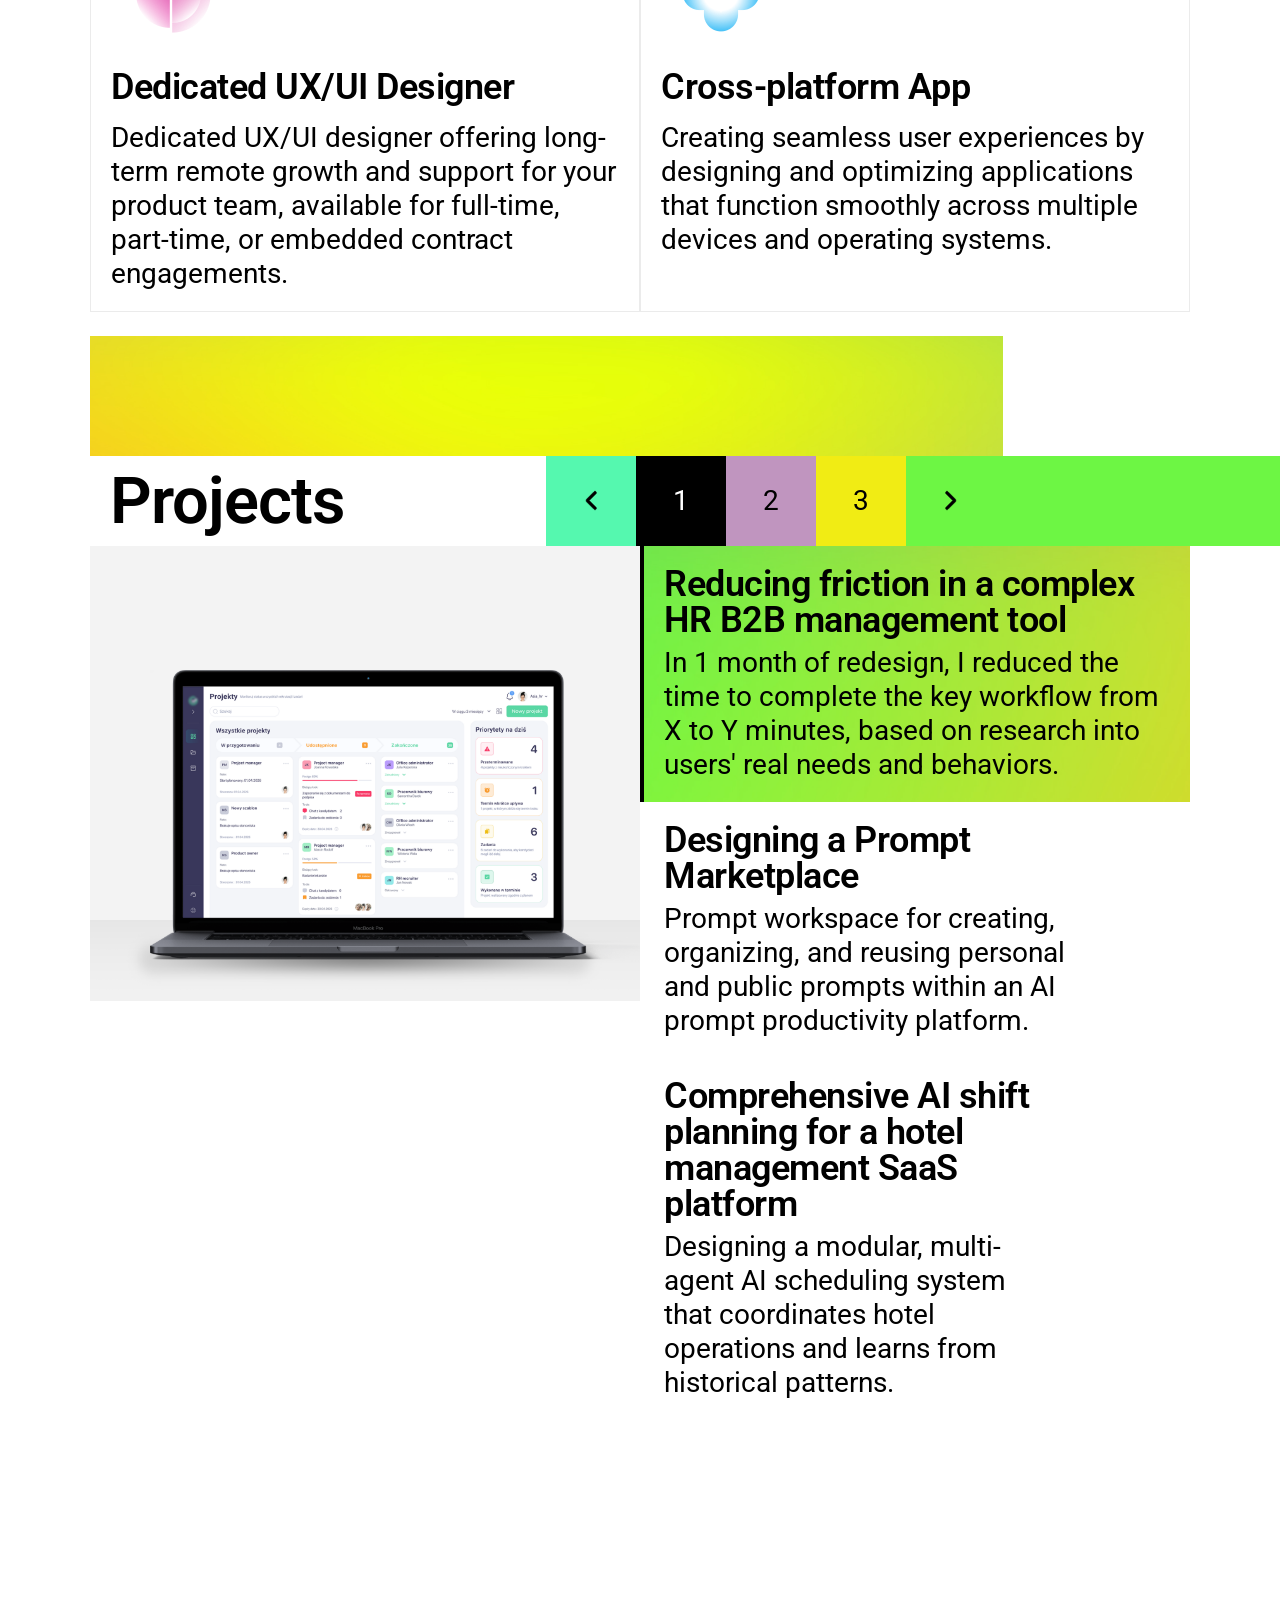
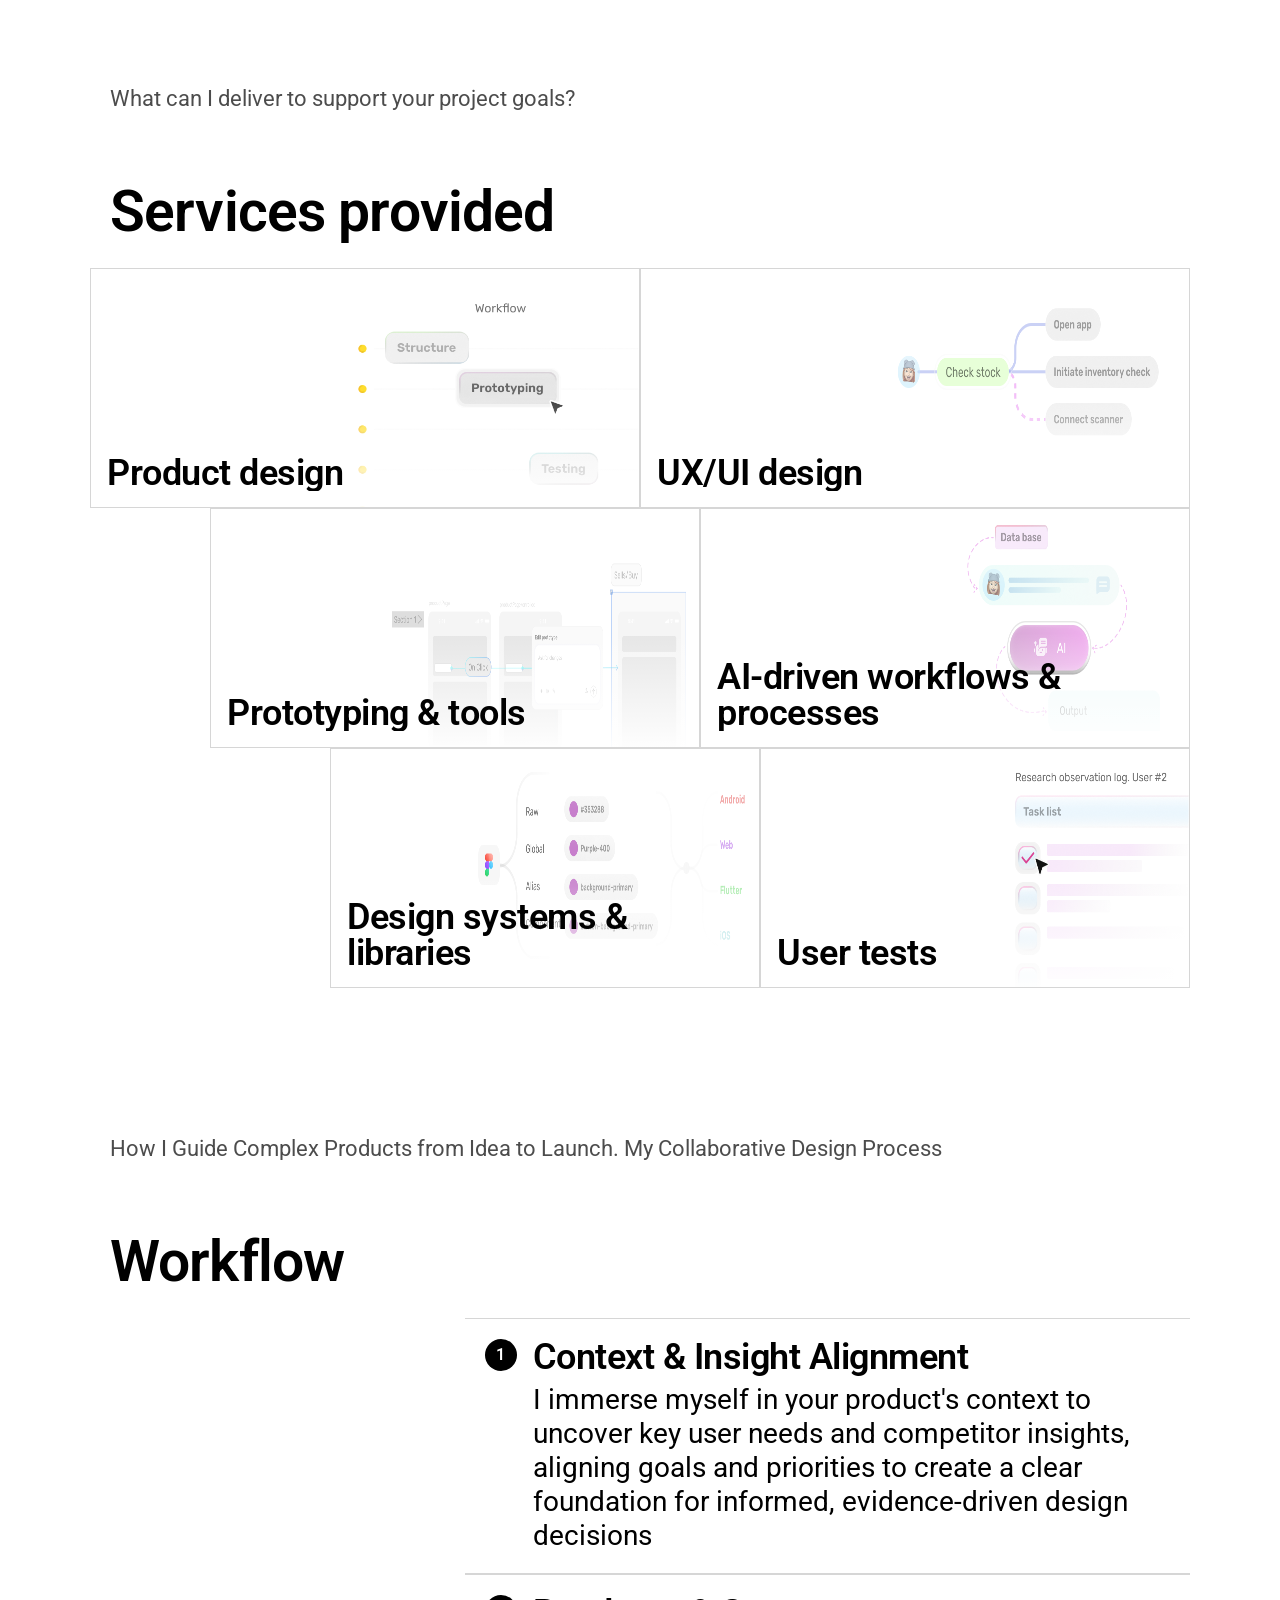
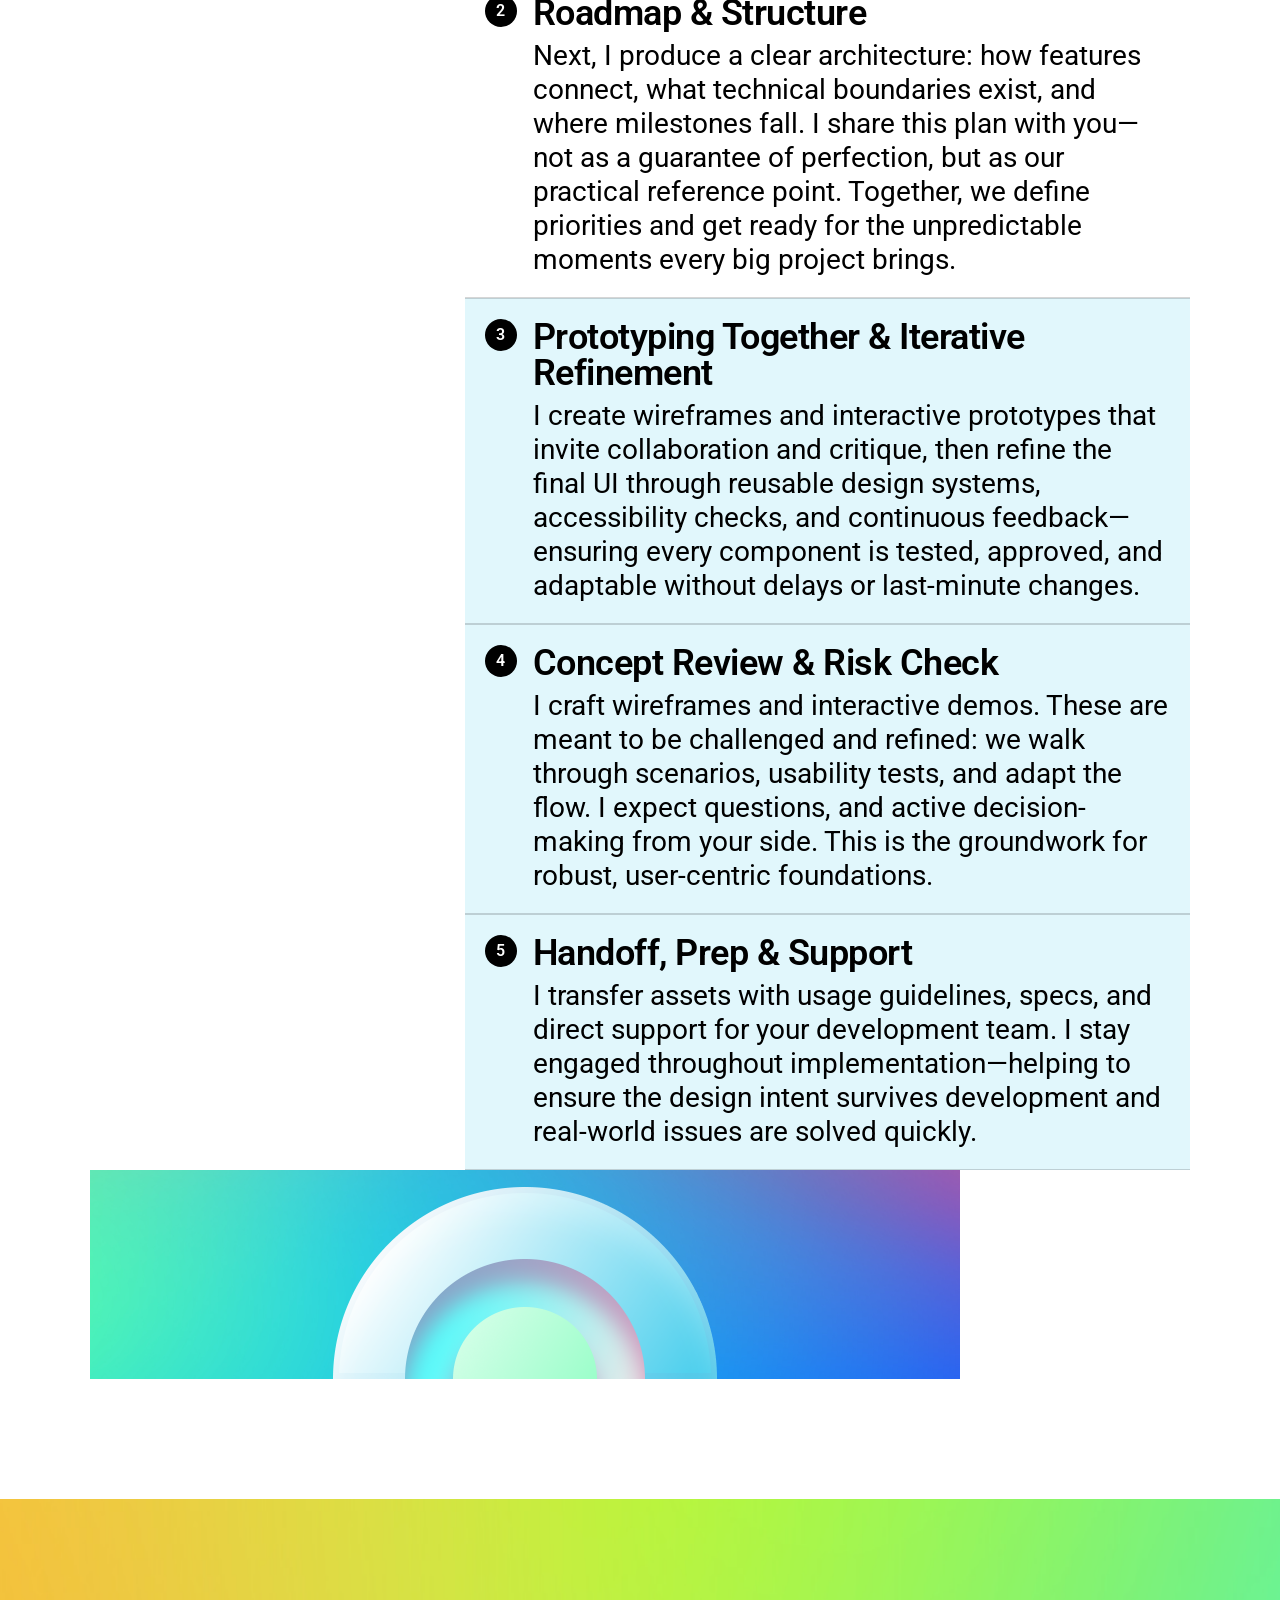
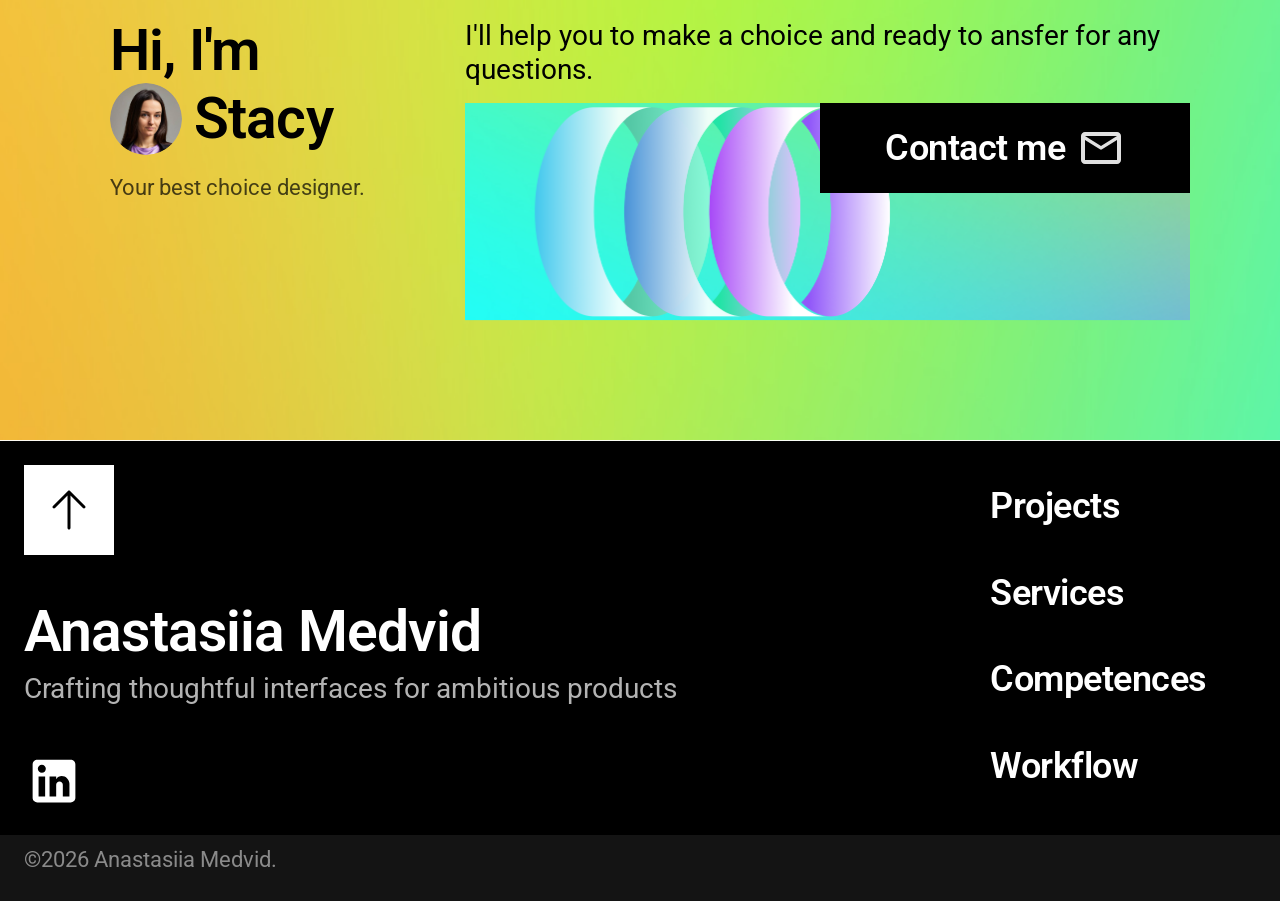
==== commit c6a2d0da: "fix: migrate embedded-PNG SVGs to real PNGs to resolve iOS GPU rendering" ====
--- a/index.html
+++ b/index.html
@@ -6,7 +6,7 @@
   <title>Portfolio Anastasiia Medvid, UX/UI Designer</title>
   <link rel="preconnect" href="https://fonts.googleapis.com">
   <link rel="preconnect" href="https://fonts.gstatic.com" crossorigin>
-  <link href="https://fonts.googleapis.com/css2?family=Cal+Sans&family=Inter:wght@100..900&family=Roboto:ital,wght@0,100..900;1,100..900&display=swap" rel="stylesheet">
+  <link href="https://fonts.googleapis.com/css2?family=Roboto:wght@400;600&display=swap" rel="stylesheet">
   <link rel="stylesheet" href="css/main.css">
 </head>
 <body>
@@ -62,7 +62,7 @@
               <span class="contact-overlay__submit-label">Send message</span>
               <img class="contact-overlay__submit-arrow" src="assets/icons/icon-arrow-right.svg" alt="" width="48" height="48">
             </button>
-            <img class="contact-overlay__image" src="assets/images/email-image.svg" alt="">
+            <img class="contact-overlay__image" src="assets/images/email-image.png" alt="">
           </div>
         </form>
         <div class="contact-overlay__success">
@@ -78,7 +78,7 @@
 
   <!-- Mobile / Tablet menu -->
   <nav class="header__menu" aria-label="Main menu">
-    <img class="header__menu-left" src="assets/images/manu-left.svg" alt="">
+    <img class="header__menu-left" src="assets/images/manu-left.png" alt="">
     <div class="header__menu-content">
       <a class="header__menu-link" href="/">Home</a>
       <a class="header__menu-link" href="#competences">Competences</a>
@@ -89,7 +89,7 @@
         <img src="assets/icons/icon-email.svg" alt="" width="48" height="48">
       </a>
     </div>
-    <img class="header__menu-bottom" src="assets/images/manu-bottom.svg" alt="">
+    <img class="header__menu-bottom" src="assets/images/manu-bottom.png" alt="">
   </nav>
 
   <!-- Hero Section — 4 vertical panels -->
@@ -97,7 +97,7 @@
 
     <!-- Panel 1: Left gradient strip -->
     <div class="hero__panel-left">
-      <img class="hero__panel-left-img" src="assets/images/hero-screen-left-side.svg" alt="">
+      <img class="hero__panel-left-img" src="assets/images/hero-screen-left-side.png" alt="">
     </div>
 
     <!-- Panel 2: Main content -->
@@ -165,41 +165,41 @@
     <!-- Cards -->
     <div class="competences__cards">
       <div class="competences__card is-open">
-        <img class="competences__card-icon" src="assets/images/shape-1-orange.svg" alt="">
+        <img class="competences__card-icon" src="assets/images/shape-1-orange.png" alt="" loading="lazy">
         <div class="competences__card-head">
           <h3 class="competences__card-title">MVP & Growth</h3>
           <button class="competences__card-toggle" aria-label="Toggle description">
-            <img class="competences__card-chevron" src="assets/icons/icon-chevron-down.svg" alt="" width="24" height="24">
+            <img class="competences__card-chevron" src="assets/icons/icon-chevron-down.svg" alt="" width="24" height="24" loading="lazy">
           </button>
         </div>
         <p class="competences__card-body">Focusing on rapid idea validation through minimal viable products, guiding early builds and using data to drive growth and user engagement.</p>
       </div>
       <div class="competences__card">
-        <img class="competences__card-icon" src="assets/images/shape-2-green.svg" alt="">
+        <img class="competences__card-icon" src="assets/images/shape-2-green.png" alt="" loading="lazy">
         <div class="competences__card-head">
           <h3 class="competences__card-title">SaaS system & Business Platform Management</h3>
           <button class="competences__card-toggle" aria-label="Toggle description">
-            <img class="competences__card-chevron" src="assets/icons/icon-chevron-down.svg" alt="" width="24" height="24">
+            <img class="competences__card-chevron" src="assets/icons/icon-chevron-down.svg" alt="" width="24" height="24" loading="lazy">
           </button>
         </div>
         <p class="competences__card-body">Designing cloud-based solutions that deliver scalable apps while integrating tools to streamline business operations and collaboration.</p>
       </div>
       <div class="competences__card">
-        <img class="competences__card-icon" src="assets/images/shape-3-pink.svg" alt="">
+        <img class="competences__card-icon" src="assets/images/shape-3-pink.png" alt="" loading="lazy">
         <div class="competences__card-head">
           <h3 class="competences__card-title">Dedicated UX/UI Designer</h3>
           <button class="competences__card-toggle" aria-label="Toggle description">
-            <img class="competences__card-chevron" src="assets/icons/icon-chevron-down.svg" alt="" width="24" height="24">
+            <img class="competences__card-chevron" src="assets/icons/icon-chevron-down.svg" alt="" width="24" height="24" loading="lazy">
           </button>
         </div>
         <p class="competences__card-body">Dedicated UX/UI designer offering long-term remote growth and support for your product team, available for full-time, part-time, or embedded contract engagements.</p>
       </div>
       <div class="competences__card">
-        <img class="competences__card-icon" src="assets/images/shape-4-bly.svg" alt="">
+        <img class="competences__card-icon" src="assets/images/shape-4-bly.png" alt="" loading="lazy">
         <div class="competences__card-head">
           <h3 class="competences__card-title">Cross-platform App</h3>
           <button class="competences__card-toggle" aria-label="Toggle description">
-            <img class="competences__card-chevron" src="assets/icons/icon-chevron-down.svg" alt="" width="24" height="24">
+            <img class="competences__card-chevron" src="assets/icons/icon-chevron-down.svg" alt="" width="24" height="24" loading="lazy">
           </button>
         </div>
         <p class="competences__card-body">Creating seamless user experiences by designing and optimizing applications that function smoothly across multiple devices and operating systems.</p>
@@ -208,7 +208,7 @@
 
     <!-- Bottom visual -->
     <div class="competences__bottom">
-      <img class="competences__bottom-img" src="assets/images/competencess-bottom.svg" alt="">
+      <img class="competences__bottom-img" src="assets/images/competencess-bottom.png" alt="" loading="lazy">
     </div>
   </section>
 
@@ -220,27 +220,27 @@
       </div>
       <div class="projects__pagination">
         <button class="projects__page-btn projects__page-btn--prev" aria-label="Previous">
-          <img src="assets/icons/icon-arrow-left.svg" alt="" width="48" height="48">
+          <img src="assets/icons/icon-arrow-left.svg" alt="" width="48" height="48" loading="lazy">
         </button>
         <button class="projects__page-btn projects__page-btn--1 is-active" data-page="1">1</button>
         <button class="projects__page-btn projects__page-btn--2" data-page="2">2</button>
         <button class="projects__page-btn projects__page-btn--3" data-page="3">3</button>
         <button class="projects__page-btn projects__page-btn--next" aria-label="Next">
-          <img src="assets/icons/icon-arrow-right1.svg" alt="" width="48" height="48">
+          <img src="assets/icons/icon-arrow-right1.svg" alt="" width="48" height="48" loading="lazy">
         </button>
       </div>
       <div class="projects__header-fill"></div>
       <a href="#" class="projects__see-all">
         <span class="projects__see-all-label">See all</span>
-        <img class="projects__see-all-arrow" src="assets/icons/icon-arrow-right.svg" alt="" width="48" height="48">
+        <img class="projects__see-all-arrow" src="assets/icons/icon-arrow-right.svg" alt="" width="48" height="48" loading="lazy">
       </a>
     </div>
 
     <div class="projects__content">
       <div class="projects__preview">
-        <img class="projects__preview-img is-active" data-case="1" src="assets/images/preview-case1.png?v=2" alt="Case 1 preview">
-        <img class="projects__preview-img" data-case="2" src="assets/images/preview-case2.png?v=2" alt="Case 2 preview">
-        <img class="projects__preview-img" data-case="3" src="assets/images/preview-case3.png?v=2" alt="Case 3 preview">
+        <img class="projects__preview-img is-active" data-case="1" src="assets/images/preview-case1.png?v=2" alt="Case 1 preview" loading="lazy">
+        <img class="projects__preview-img" data-case="2" src="assets/images/preview-case2.png?v=2" alt="Case 2 preview" loading="lazy">
+        <img class="projects__preview-img" data-case="3" src="assets/images/preview-case3.png?v=2" alt="Case 3 preview" loading="lazy">
       </div>
 
       <div class="projects__cases">
@@ -352,7 +352,7 @@
     </div>
 
     <div class="workflow__bottom">
-      <img class="workflow__bottom-img" src="assets/images/workflow-image.svg" alt="">
+      <img class="workflow__bottom-img" src="assets/images/workflow-image.png" alt="" loading="lazy">
     </div>
   </section>
 
@@ -362,7 +362,7 @@
       <div class="email__title-block">
         <h2 class="email__greeting">Hi, I'm</h2>
         <div class="email__name-row">
-          <img class="email__avatar" src="assets/images/email-avatar.svg" alt="">
+          <img class="email__avatar" src="assets/images/email-avatar.png" alt="" loading="lazy">
           <h2 class="email__name">Stacy</h2>
         </div>
         <p class="email__subtitle">Your best choice designer.</p>
@@ -371,10 +371,10 @@
         <p class="email__cta-text">I'll help you to make a choice and ready to ansfer for any questions.</p>
         <div class="email__cta-image-container">
           <div class="email__cta-image-wrap">
-            <img class="email__cta-image" src="assets/images/email-small.svg?v=2" alt="">
+            <img class="email__cta-image" src="assets/images/email-small.png" alt="" loading="lazy">
             <a href="#" class="email__cta-button js-contact-open">
               <span class="email__cta-label">Contact me</span>
-              <img class="email__cta-arrow" src="assets/icons/icon-email.svg" alt="" width="48" height="48">
+              <img class="email__cta-arrow" src="assets/icons/icon-email.svg" alt="" width="48" height="48" loading="lazy">
             </a>
           </div>
         </div>
@@ -387,14 +387,14 @@
     <div class="footer__content">
       <div class="footer__left">
         <button class="footer__back" aria-label="Back to top">
-          <img class="footer__back-icon" src="assets/icons/icon-arrow-right.svg" alt="">
+          <img class="footer__back-icon" src="assets/icons/icon-arrow-right.svg" alt="" loading="lazy">
         </button>
         <div class="footer__text">
           <h2 class="footer__name">Anastasiia Medvid</h2>
           <p class="footer__role">Crafting thoughtful interfaces for ambitious products</p>
         </div>
         <a class="footer__linkedin" href="https://www.linkedin.com/in/anastasiia-medvid" target="_blank" rel="noopener noreferrer" aria-label="LinkedIn">
-          <img class="footer__linkedin-icon" src="assets/icon-linkedin.svg" alt="">
+          <img class="footer__linkedin-icon" src="assets/icon-linkedin.svg" alt="" loading="lazy">
         </a>
       </div>
       <nav class="footer__nav">
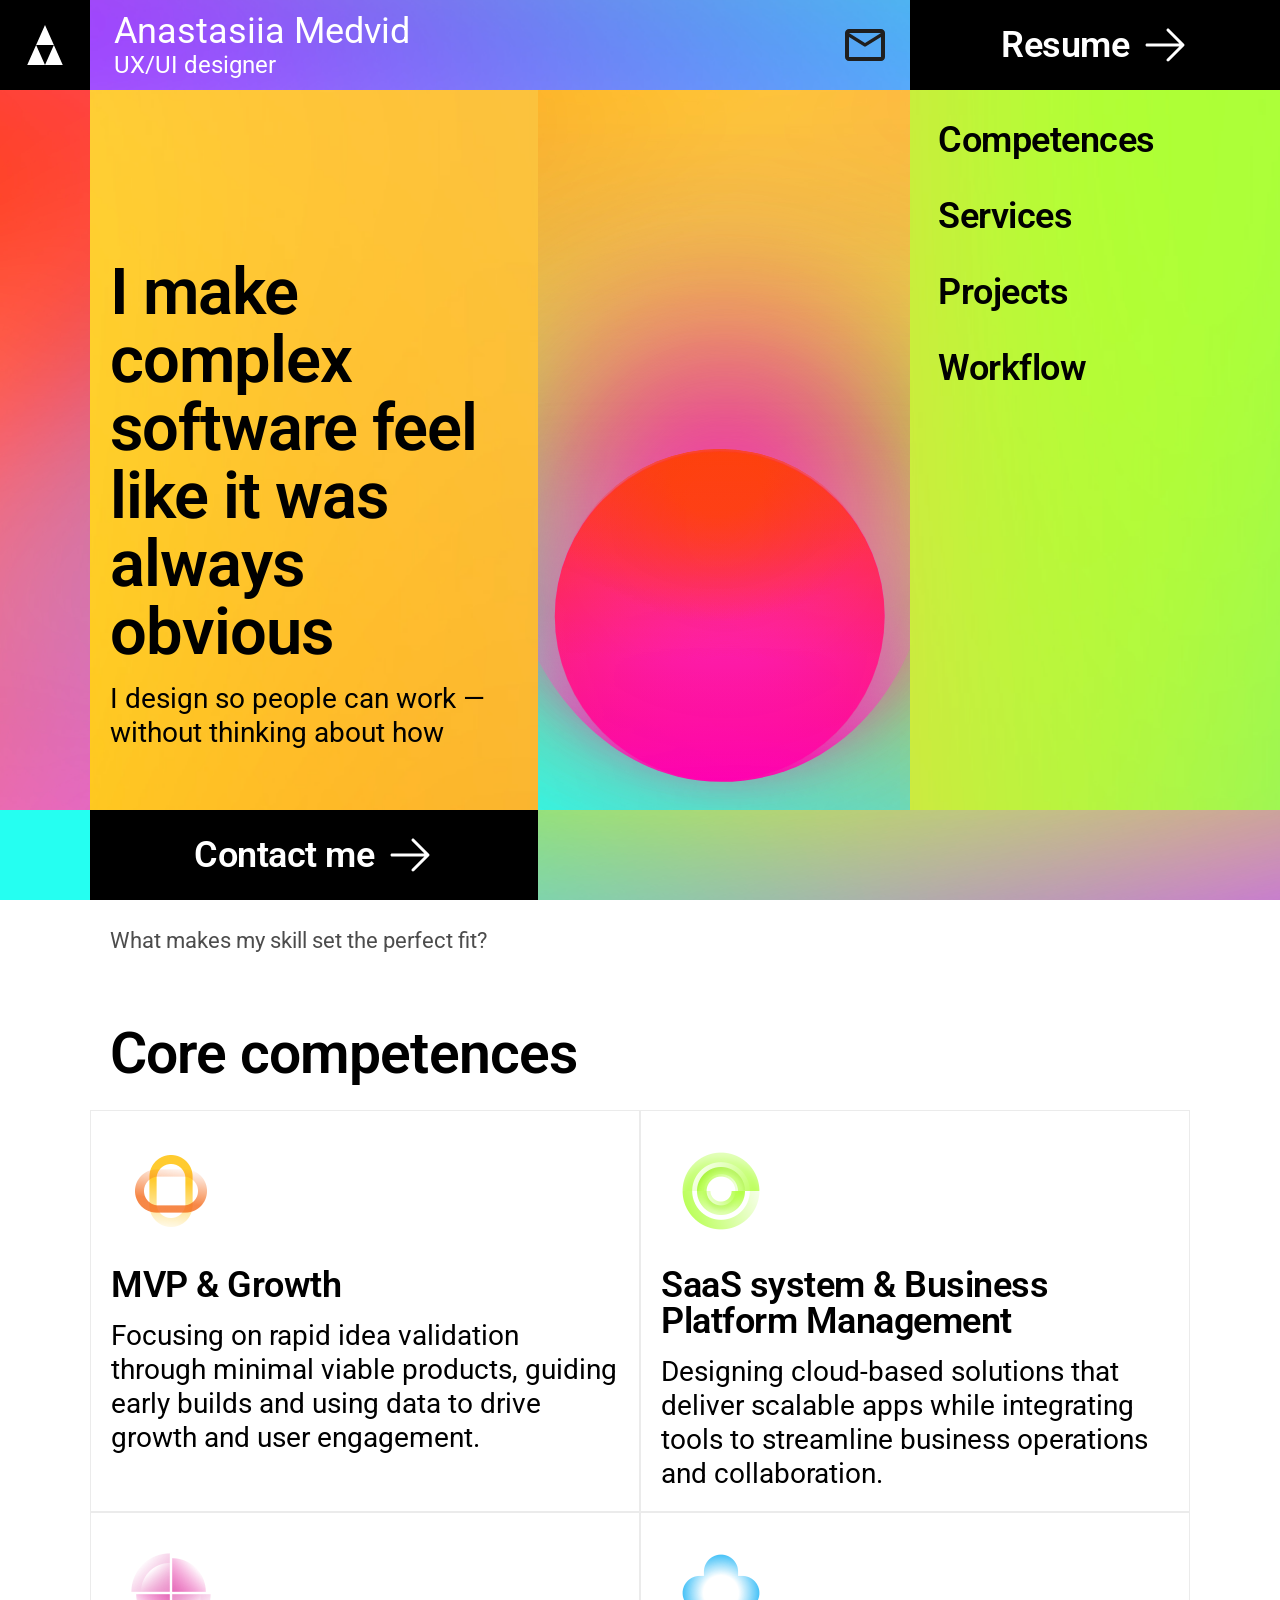
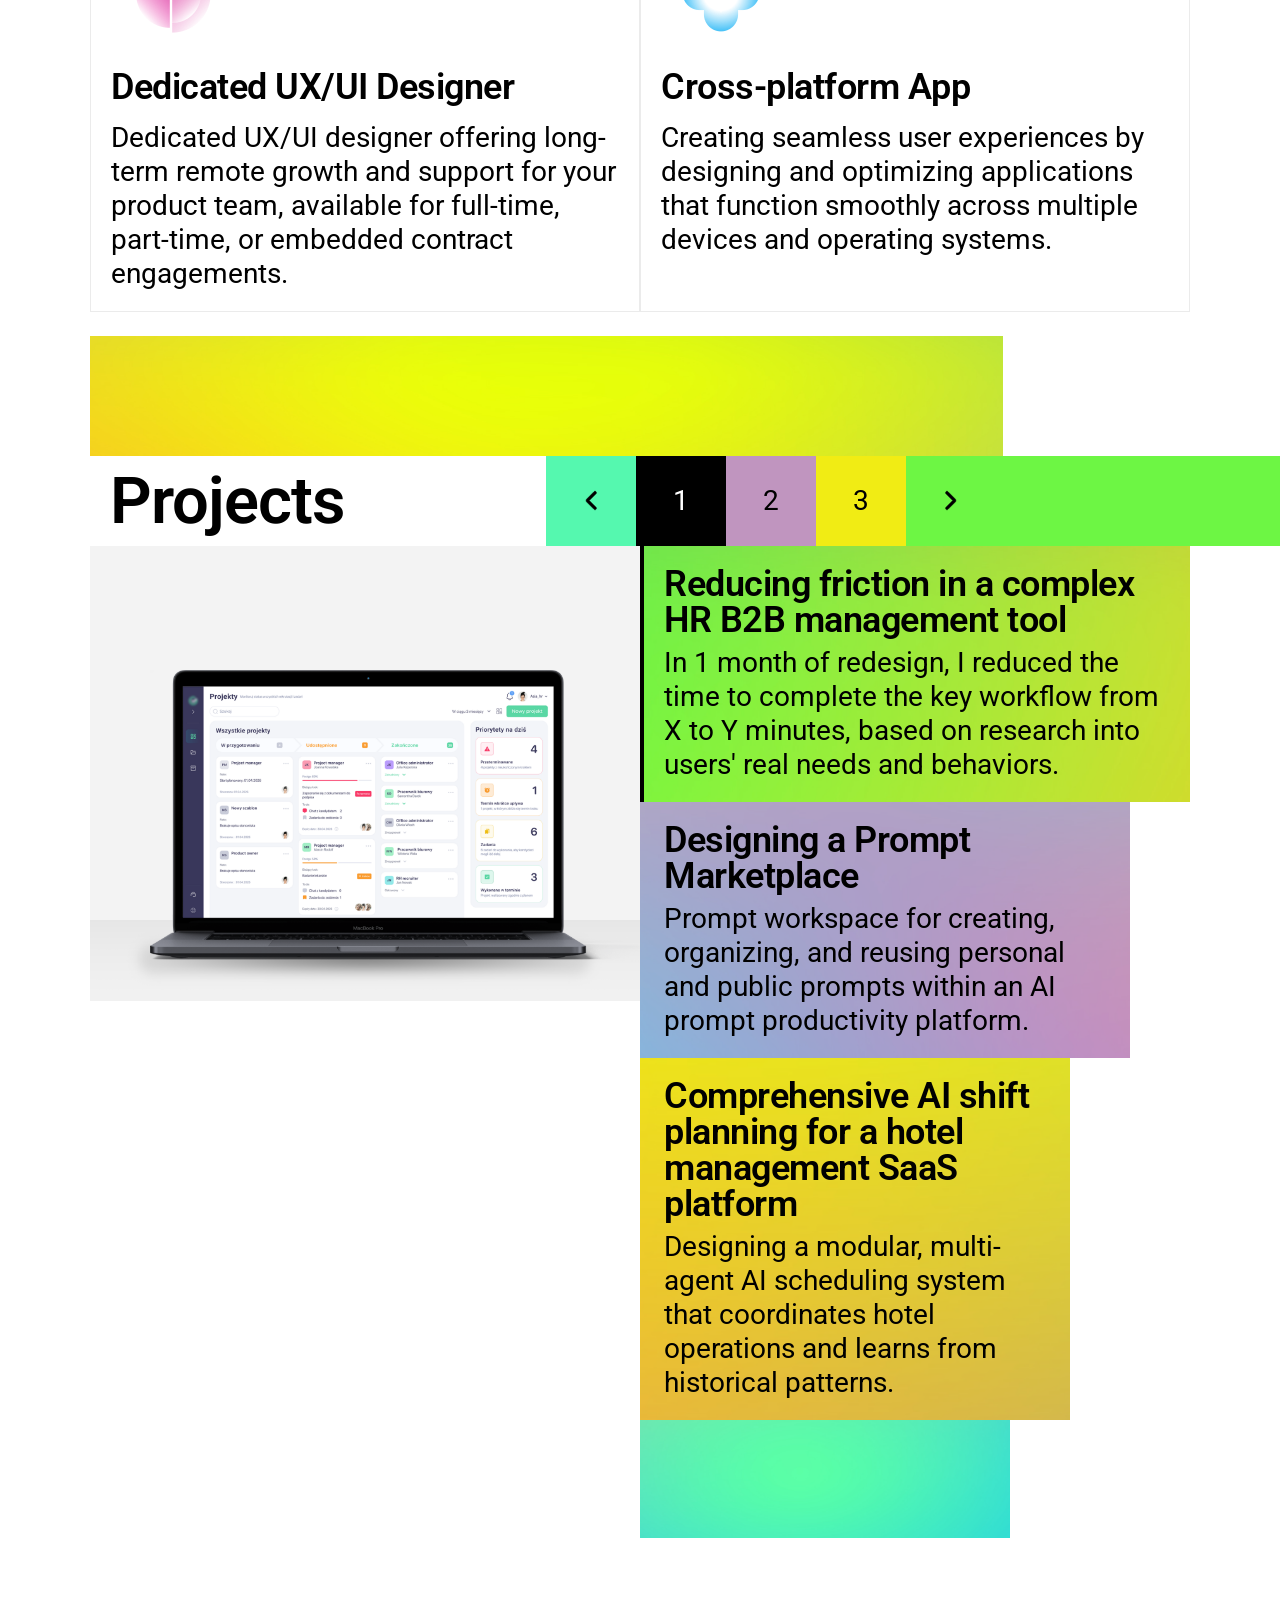
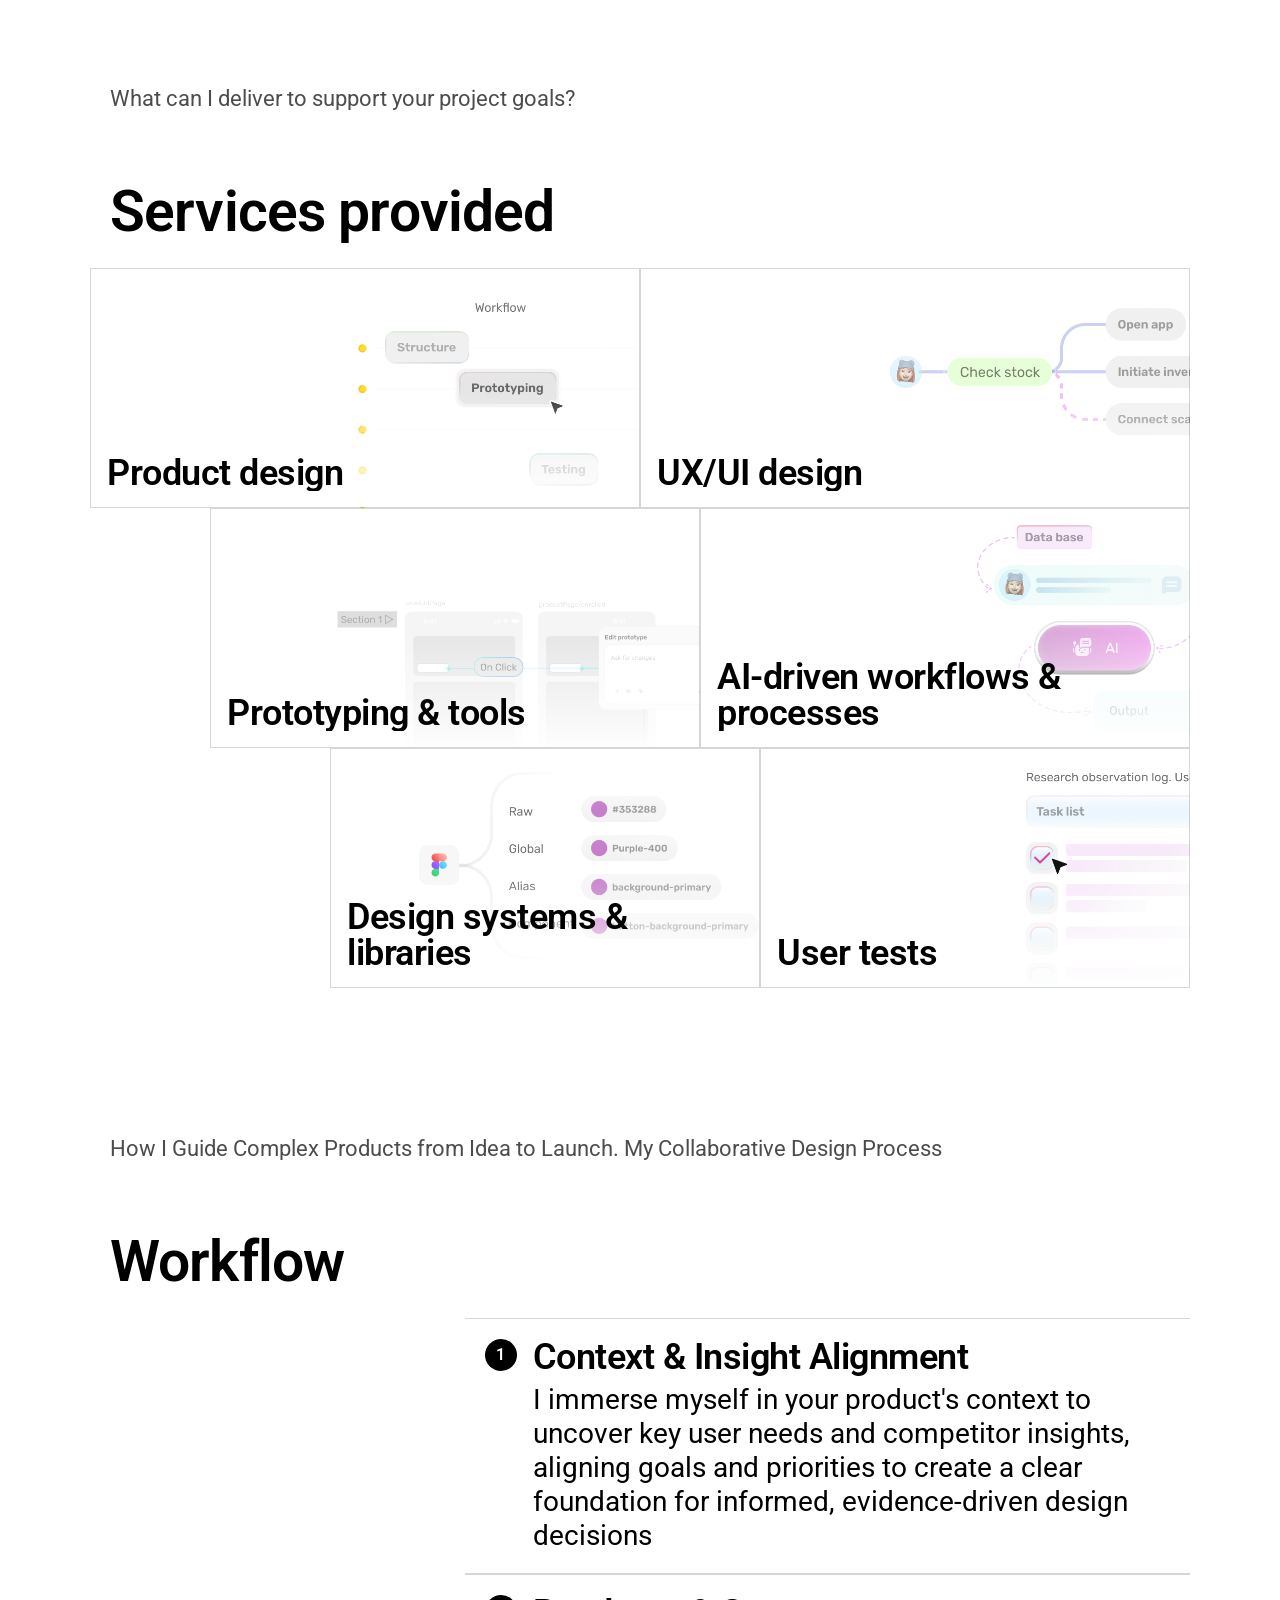
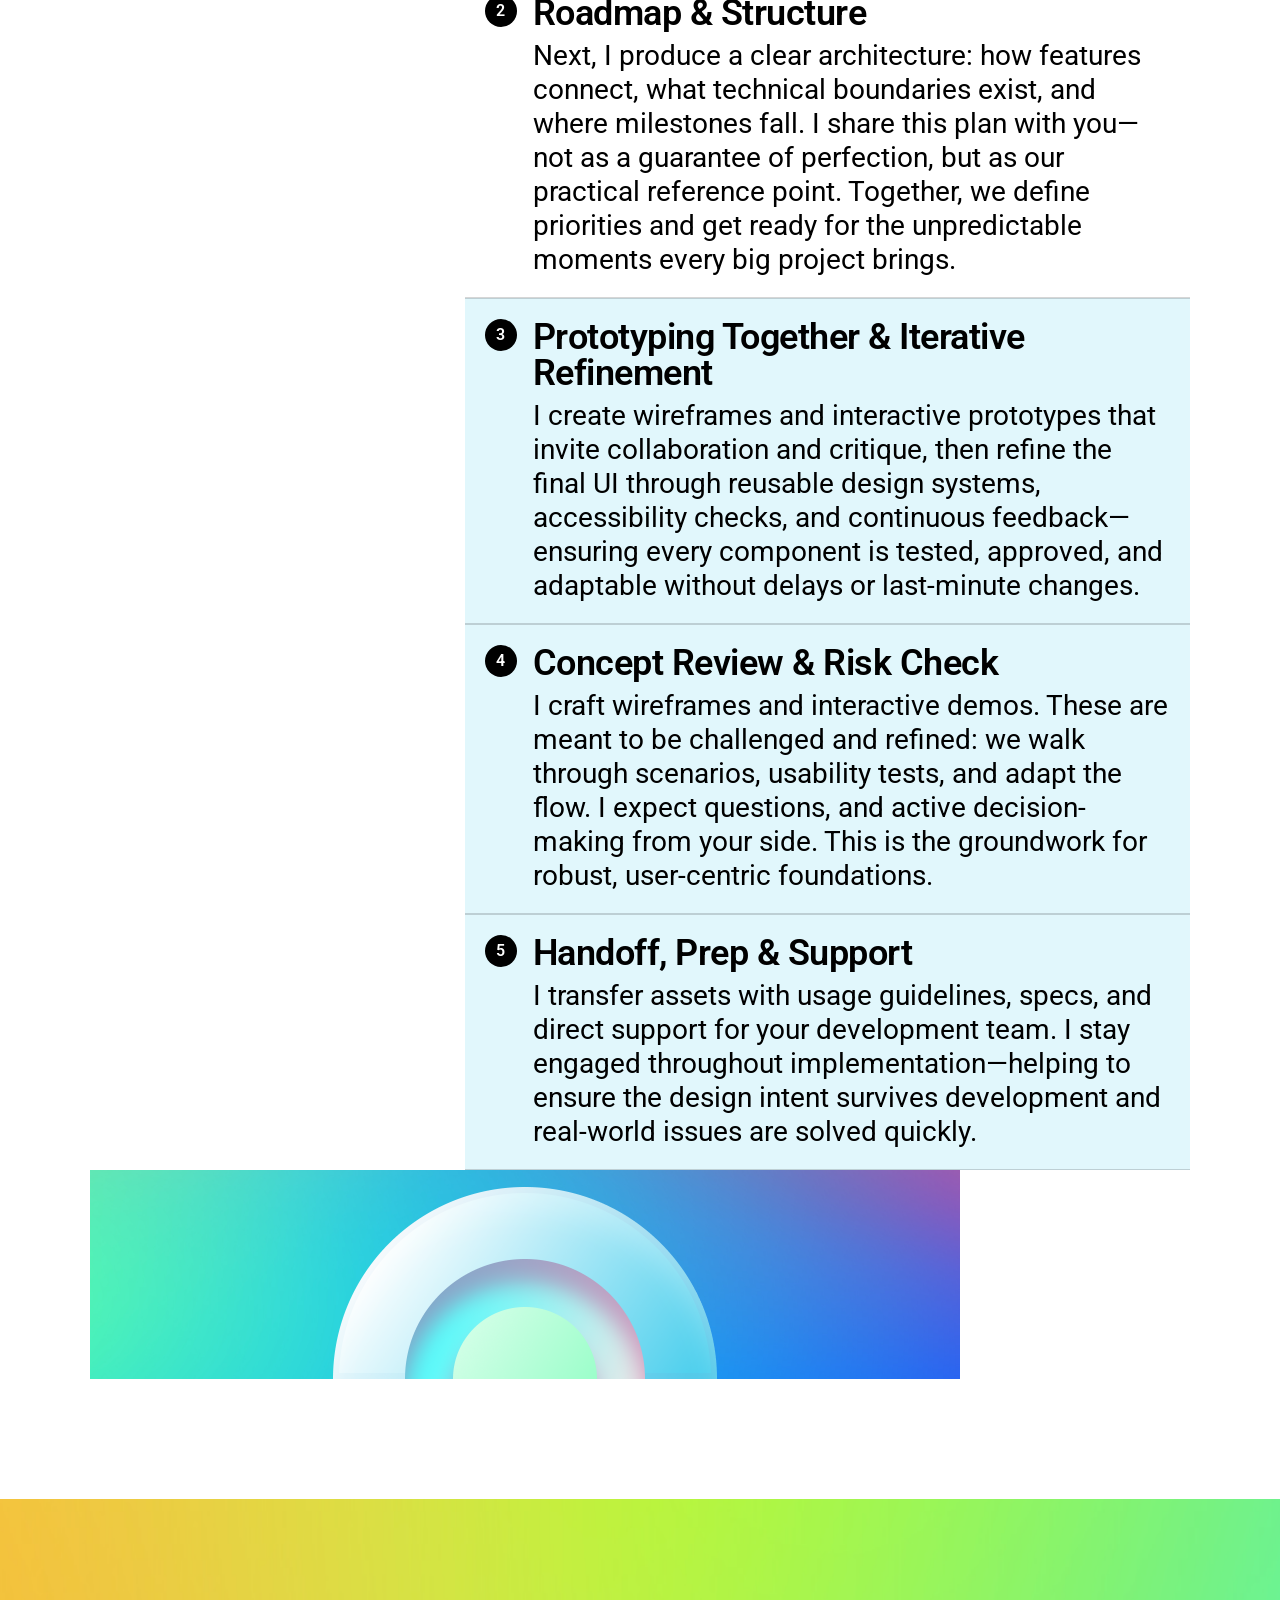
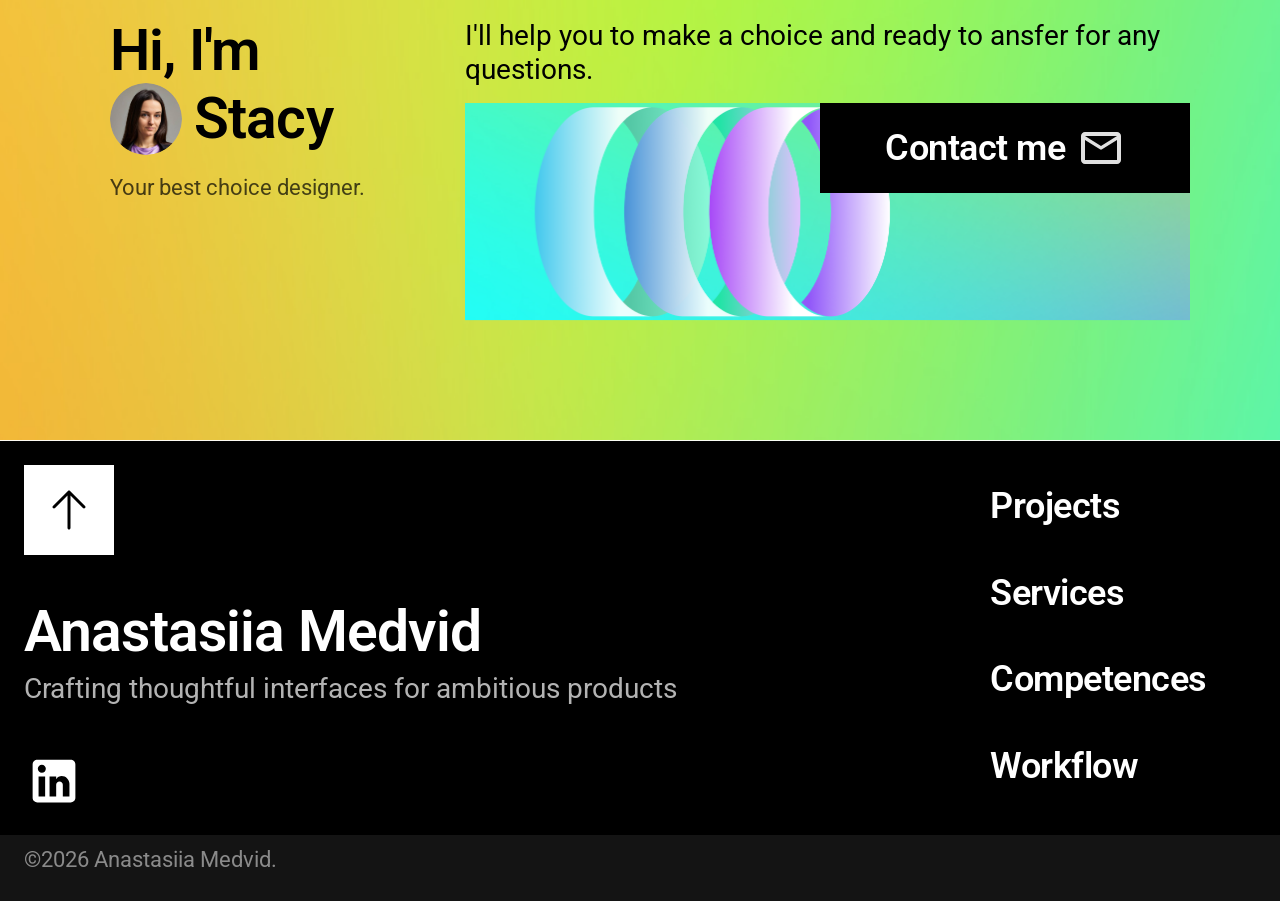
==== commit 1f38774d: "feat: add OG and Twitter Card meta tags to all pages" ====
--- a/index.html
+++ b/index.html
@@ -4,6 +4,20 @@
   <meta charset="UTF-8">
   <meta name="viewport" content="width=device-width, initial-scale=1.0">
   <title>Portfolio Anastasiia Medvid, UX/UI Designer</title>
+
+  <!-- Open Graph -->
+  <meta property="og:type"        content="website">
+  <meta property="og:url"         content="https://ursaux.com/">
+  <meta property="og:title"       content="Anastasiia Medvid — UX/UI Designer">
+  <meta property="og:description" content="UX/UI designer specialising in B2B SaaS, AI products and design systems.">
+  <meta property="og:image"       content="https://ursaux.com/assets/images/og-image.png">
+
+  <!-- Twitter Card -->
+  <meta name="twitter:card"        content="summary_large_image">
+  <meta name="twitter:title"       content="Anastasiia Medvid — UX/UI Designer">
+  <meta name="twitter:description" content="UX/UI designer specialising in B2B SaaS, AI products and design systems.">
+  <meta name="twitter:image"       content="https://ursaux.com/assets/images/og-image.png">
+
   <link rel="preconnect" href="https://fonts.googleapis.com">
   <link rel="preconnect" href="https://fonts.gstatic.com" crossorigin>
   <link href="https://fonts.googleapis.com/css2?family=Roboto:wght@400;600&display=swap" rel="stylesheet">
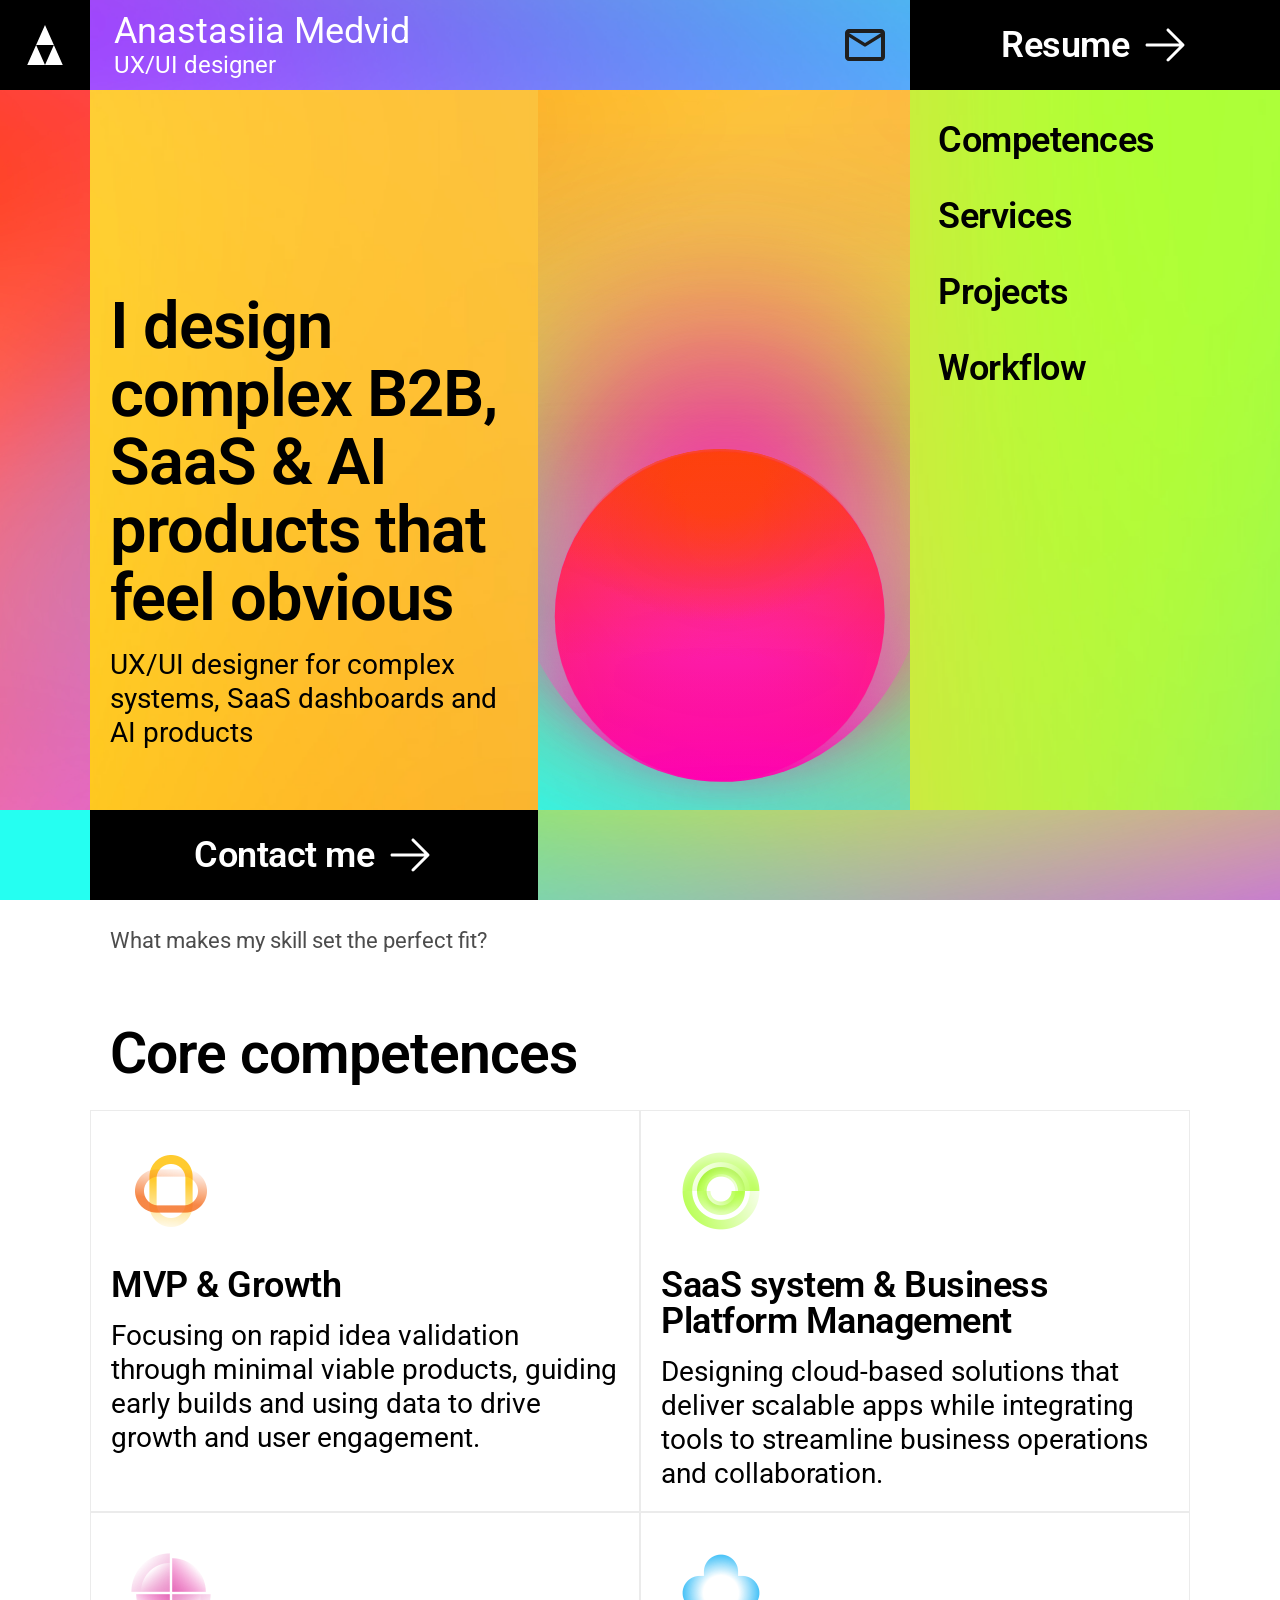
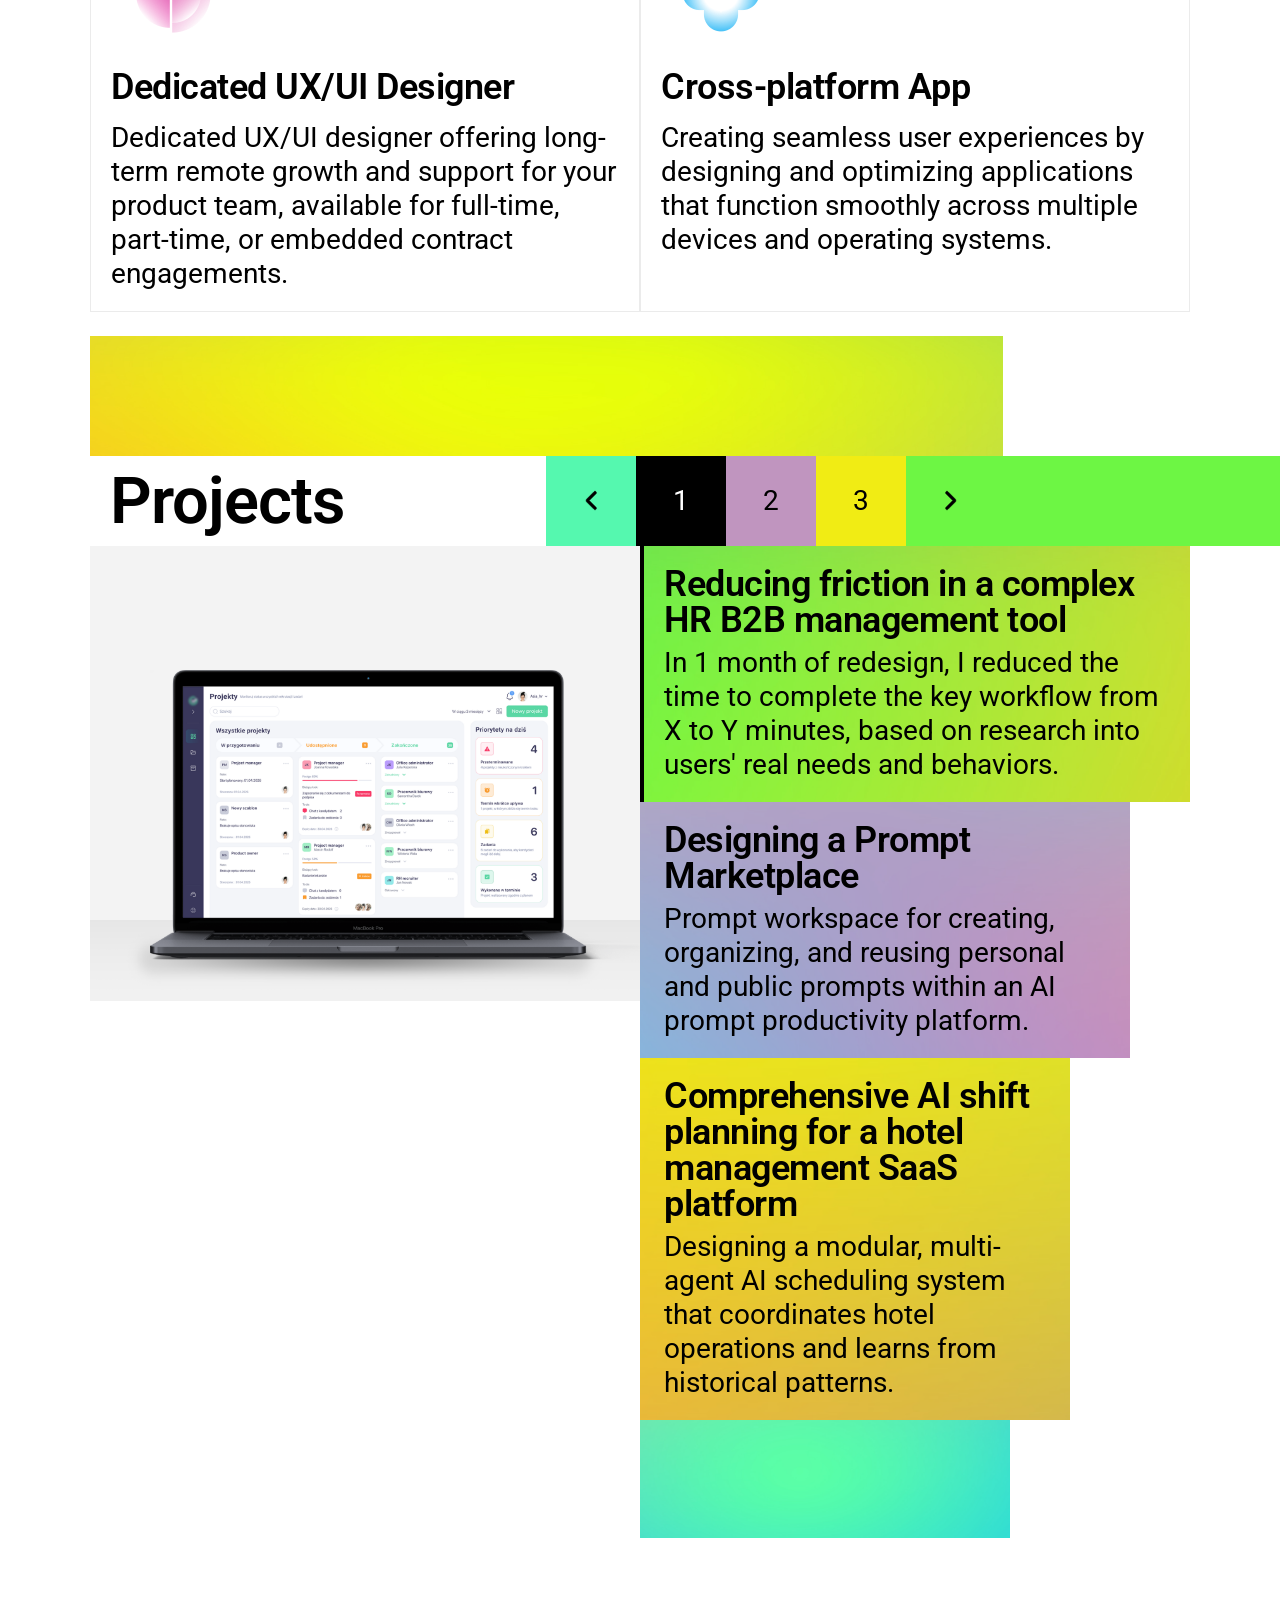
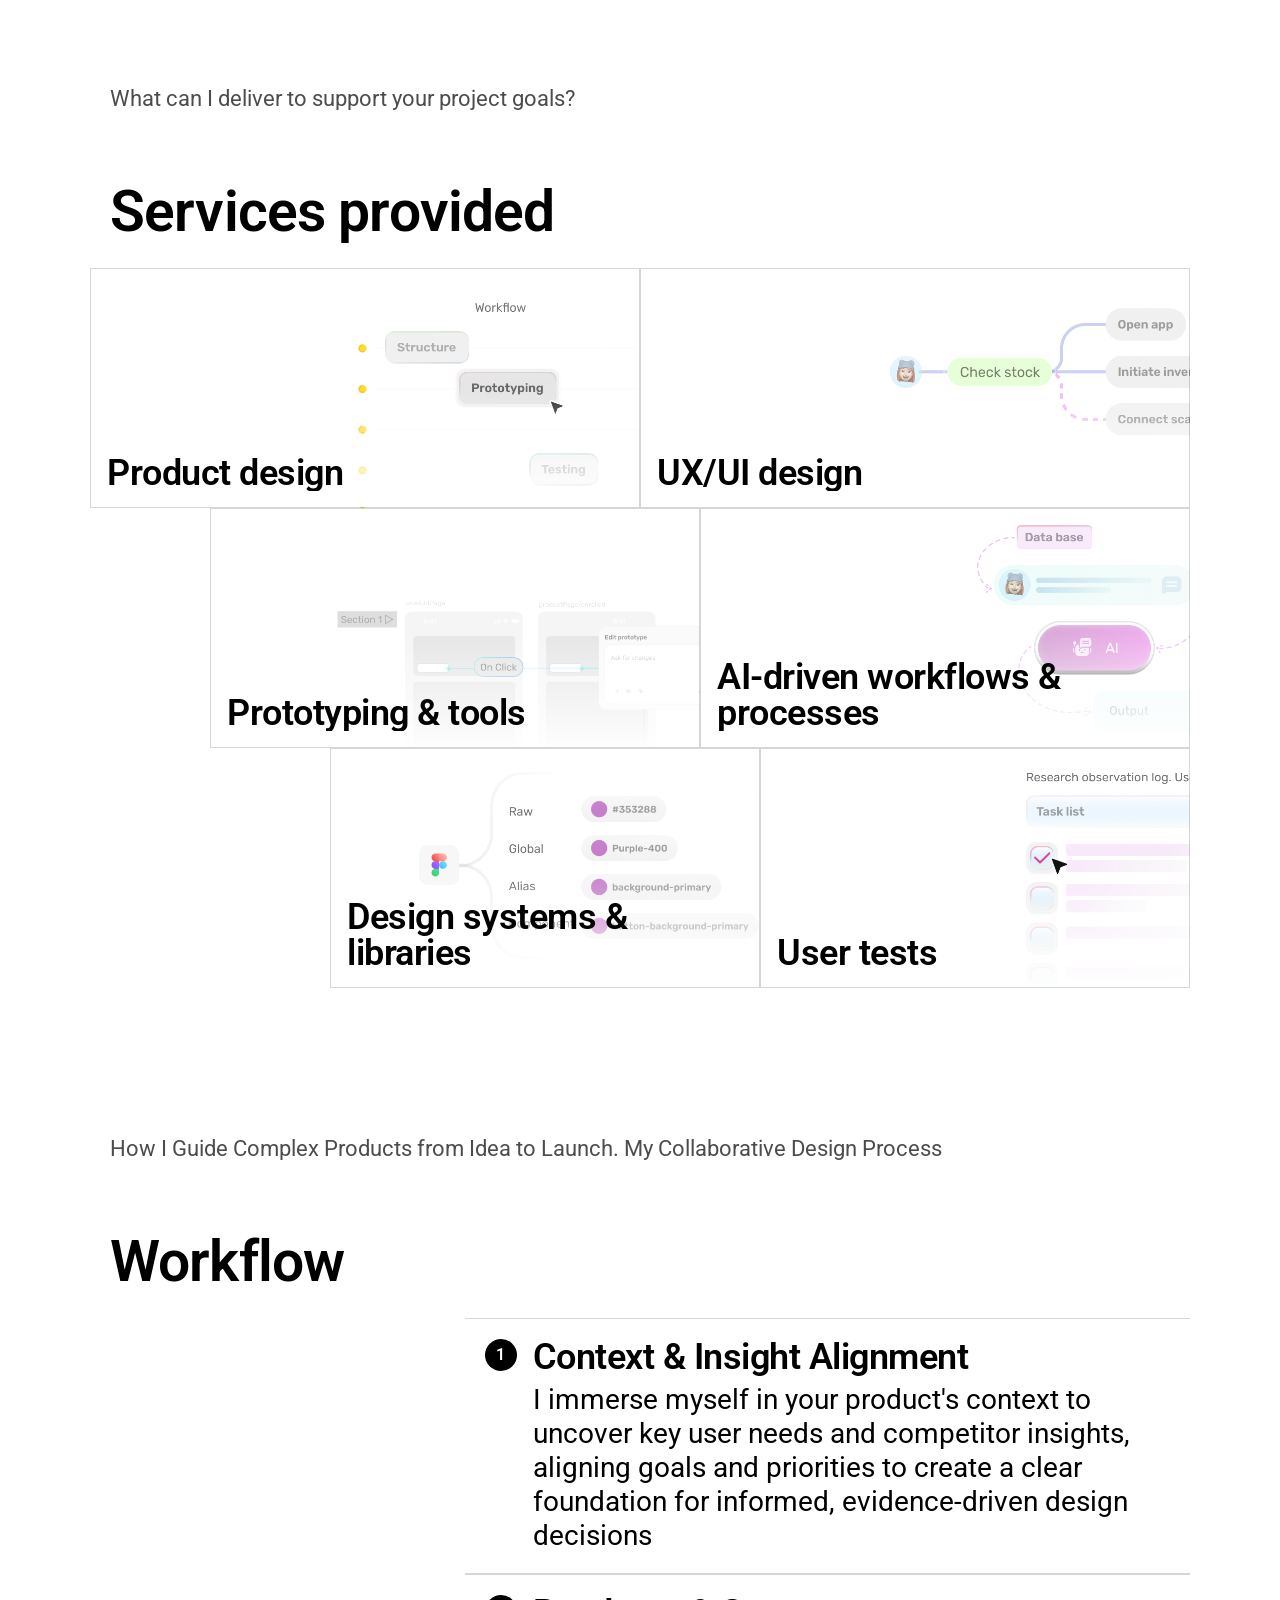
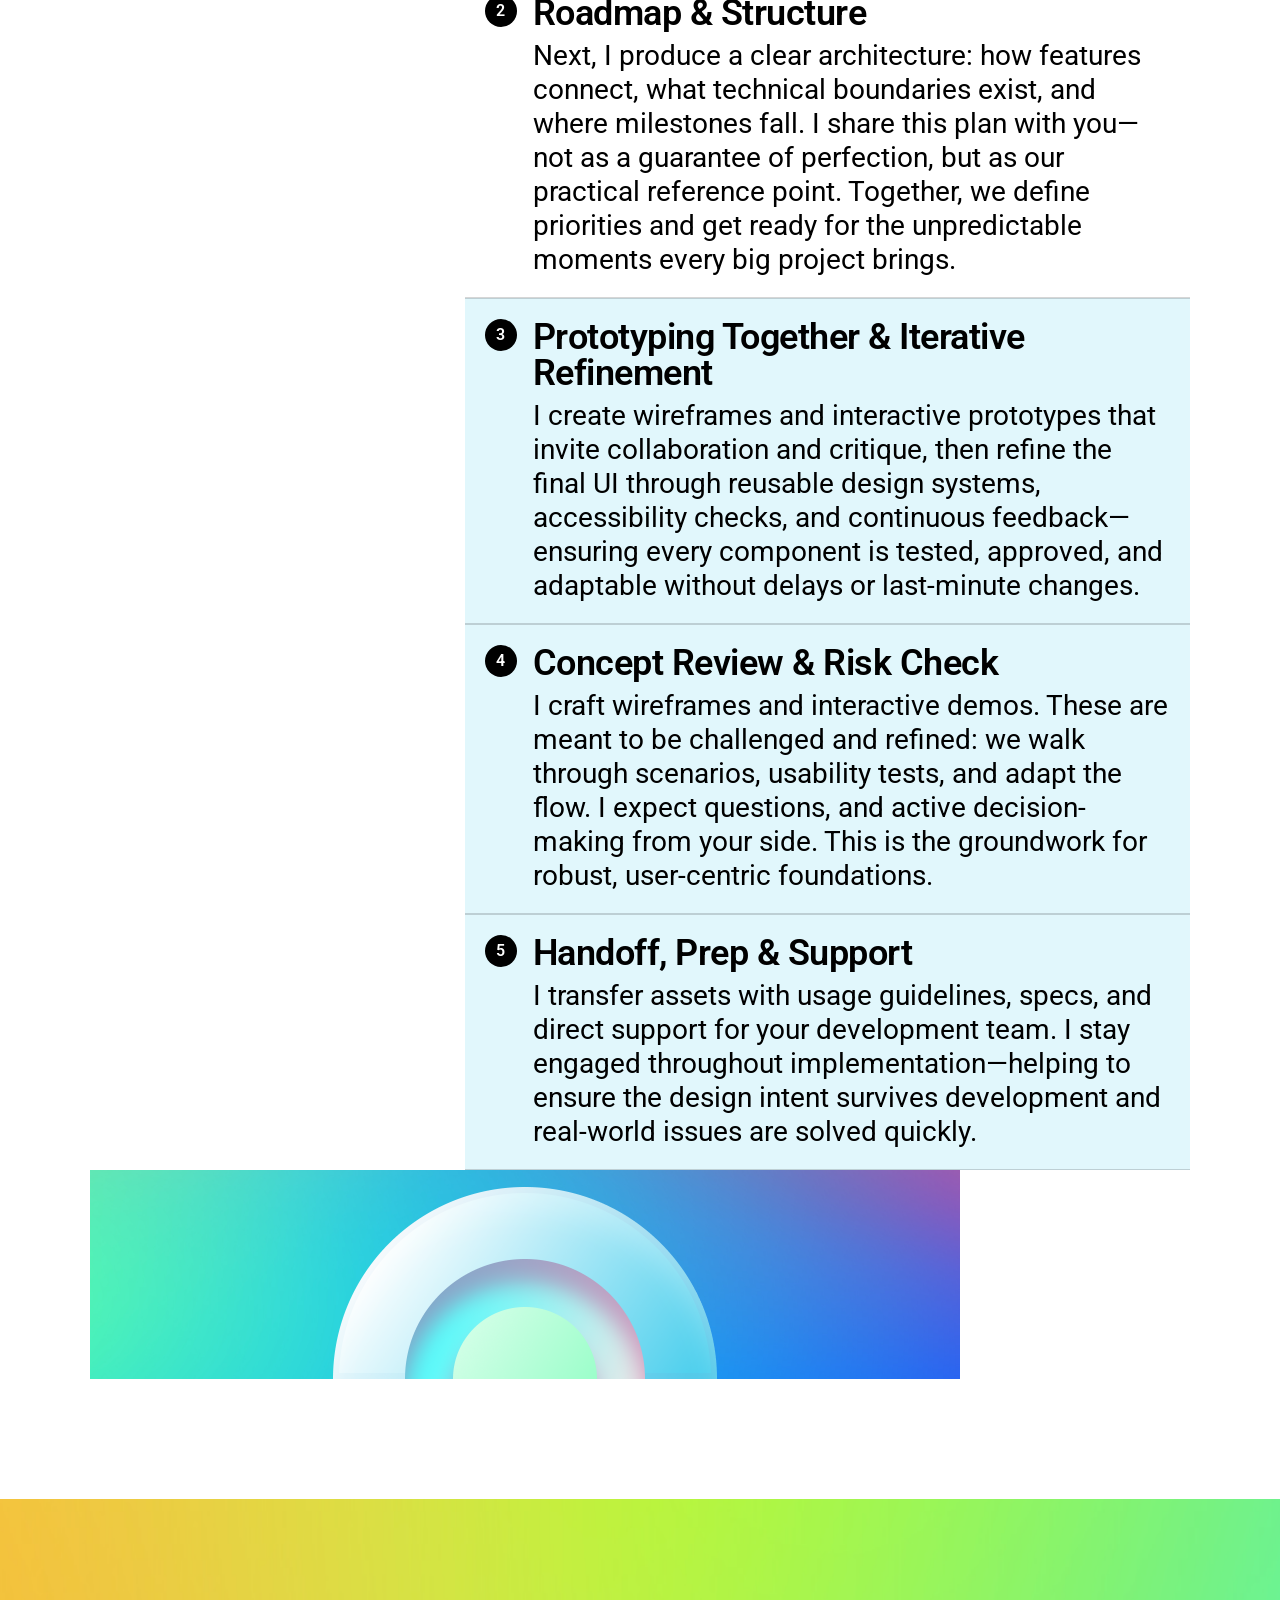
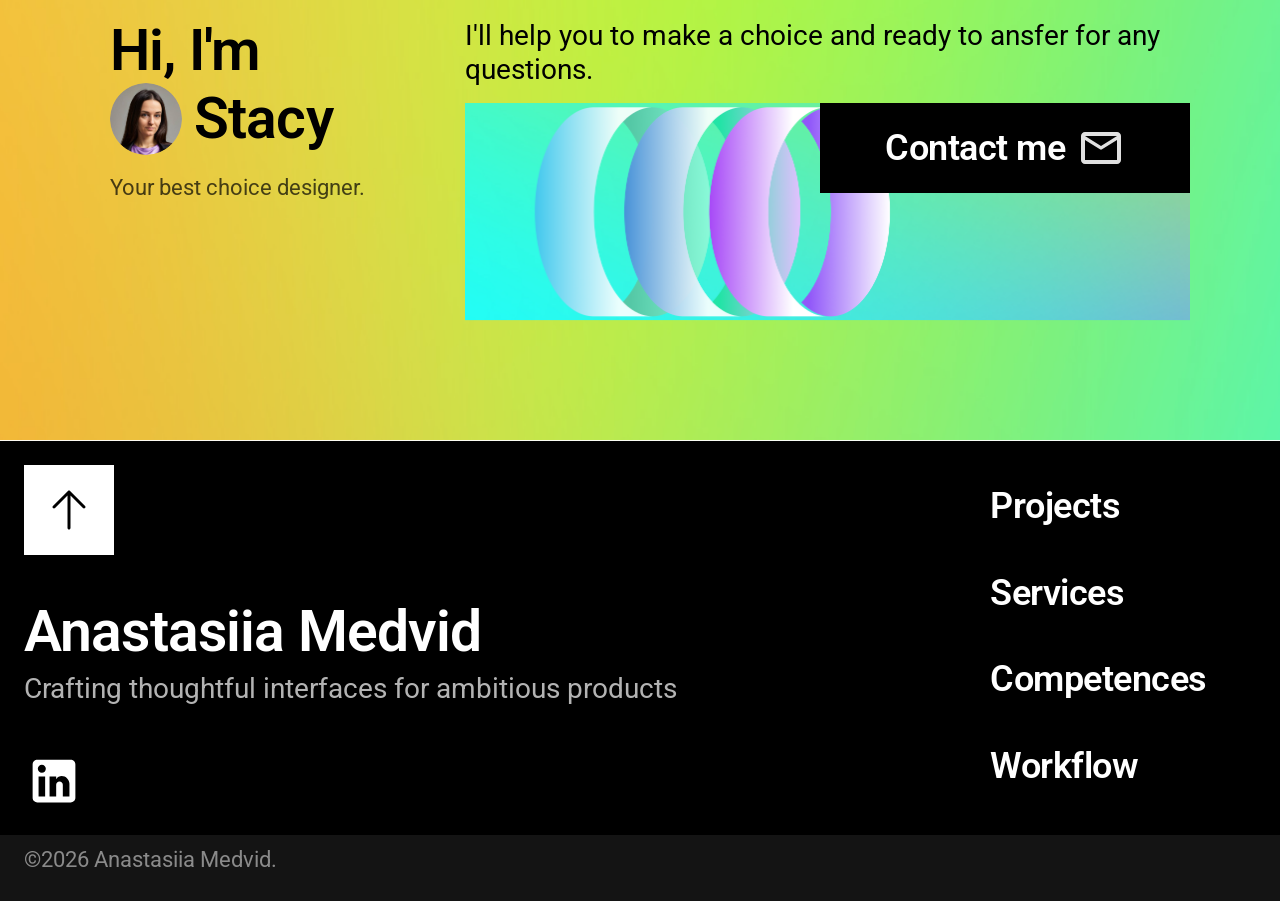
==== commit b474739c: "seo: add sitemap, robots, meta tags, structured data and keyword optimisation" ====
--- a/index.html
+++ b/index.html
@@ -1,27 +1,56 @@
 <!DOCTYPE html>
-<html lang="uk">
+<html lang="en">
 <head>
   <meta charset="UTF-8">
   <meta name="viewport" content="width=device-width, initial-scale=1.0">
-  <title>Portfolio Anastasiia Medvid, UX/UI Designer</title>
+  <title>UX/UI Designer for SaaS, B2B & AI Products — Anastasiia Medvid</title>
+  <link rel="icon" type="image/png" href="favicon.png">
+  <meta name="description" content="UX/UI designer specialising in B2B SaaS, AI products and design systems. Based in EU, available for worldwide clients. 3 case studies — see my work at ursaux.com">
+  <link rel="canonical" href="https://ursaux.com/">
 
   <!-- Open Graph -->
   <meta property="og:type"        content="website">
   <meta property="og:url"         content="https://ursaux.com/">
-  <meta property="og:title"       content="Anastasiia Medvid — UX/UI Designer">
-  <meta property="og:description" content="UX/UI designer specialising in B2B SaaS, AI products and design systems.">
+  <meta property="og:title"       content="Anastasiia Medvid — UX/UI Designer · ursaux.com">
+  <meta property="og:description" content="UX/UI designer specialising in B2B SaaS, AI products and design systems. 3 case studies — see my work at ursaux.com">
   <meta property="og:image"       content="https://ursaux.com/assets/images/og-image.png">
 
   <!-- Twitter Card -->
   <meta name="twitter:card"        content="summary_large_image">
-  <meta name="twitter:title"       content="Anastasiia Medvid — UX/UI Designer">
-  <meta name="twitter:description" content="UX/UI designer specialising in B2B SaaS, AI products and design systems.">
+  <meta name="twitter:title"       content="Anastasiia Medvid — UX/UI Designer · ursaux.com">
+  <meta name="twitter:description" content="UX/UI designer specialising in B2B SaaS, AI products and design systems. 3 case studies — see my work at ursaux.com">
   <meta name="twitter:image"       content="https://ursaux.com/assets/images/og-image.png">
 
   <link rel="preconnect" href="https://fonts.googleapis.com">
   <link rel="preconnect" href="https://fonts.gstatic.com" crossorigin>
   <link href="https://fonts.googleapis.com/css2?family=Roboto:wght@400;600&display=swap" rel="stylesheet">
   <link rel="stylesheet" href="css/main.css">
+
+  <!-- Structured data: Person -->
+  <script type="application/ld+json">
+  {
+    "@context": "https://schema.org",
+    "@type": "Person",
+    "name": "Anastasiia Medvid",
+    "url": "https://ursaux.com/",
+    "image": "https://ursaux.com/assets/images/og-image.png",
+    "jobTitle": "UX/UI Designer",
+    "description": "UX/UI designer specialising in complex B2B SaaS, AI products and design systems.",
+    "knowsAbout": [
+      "UX Design",
+      "UI Design",
+      "B2B SaaS Design",
+      "AI Product Design",
+      "Design Systems",
+      "Product Design",
+      "Prototyping",
+      "User Research"
+    ],
+    "sameAs": [
+      "https://www.linkedin.com/in/anastasiia-medvid"
+    ]
+  }
+  </script>
 </head>
 <body>
 
@@ -123,8 +152,8 @@
         </div>
       </div>
       <div class="hero__text">
-        <h1 class="hero__title">I make complex software feel like it was always obvious</h1>
-        <p class="hero__subtitle">I design so people can work — without thinking about how</p>
+        <h1 class="hero__title">I design complex B2B, SaaS & AI products that feel obvious</h1>
+        <p class="hero__subtitle">UX/UI designer for complex systems, SaaS dashboards and AI products</p>
       </div>
     </div>
 
@@ -230,7 +259,7 @@
   <section class="projects" id="projects">
     <div class="projects__header">
       <div class="projects__title-wrap">
-        <h1 class="projects__title">Projects</h1>
+        <h2 class="projects__title">Projects</h2>
       </div>
       <div class="projects__pagination">
         <button class="projects__page-btn projects__page-btn--prev" aria-label="Previous">
@@ -252,9 +281,9 @@
 
     <div class="projects__content">
       <div class="projects__preview">
-        <img class="projects__preview-img is-active" data-case="1" src="assets/images/preview-case1.png?v=2" alt="Case 1 preview" loading="lazy">
-        <img class="projects__preview-img" data-case="2" src="assets/images/preview-case2.png?v=2" alt="Case 2 preview" loading="lazy">
-        <img class="projects__preview-img" data-case="3" src="assets/images/preview-case3.png?v=2" alt="Case 3 preview" loading="lazy">
+        <img class="projects__preview-img is-active" data-case="1" src="assets/images/preview-case1.png?v=2" alt="B2B HR recruitment platform UX/UI design — complex SaaS dashboard" loading="lazy">
+        <img class="projects__preview-img" data-case="2" src="assets/images/preview-case2.png?v=2" alt="AI prompt marketplace UX/UI design — SaaS product interface" loading="lazy">
+        <img class="projects__preview-img" data-case="3" src="assets/images/preview-case3.png?v=2" alt="AI hotel management SaaS — complex dashboard and shift planning UX" loading="lazy">
       </div>
 
       <div class="projects__cases">
@@ -376,7 +405,7 @@
       <div class="email__title-block">
         <h2 class="email__greeting">Hi, I'm</h2>
         <div class="email__name-row">
-          <img class="email__avatar" src="assets/images/email-avatar.png" alt="" loading="lazy">
+          <img class="email__avatar" src="assets/images/email-avatar.png" alt="Product designer for complex B2B SaaS and AI systems" loading="lazy">
           <h2 class="email__name">Stacy</h2>
         </div>
         <p class="email__subtitle">Your best choice designer.</p>
